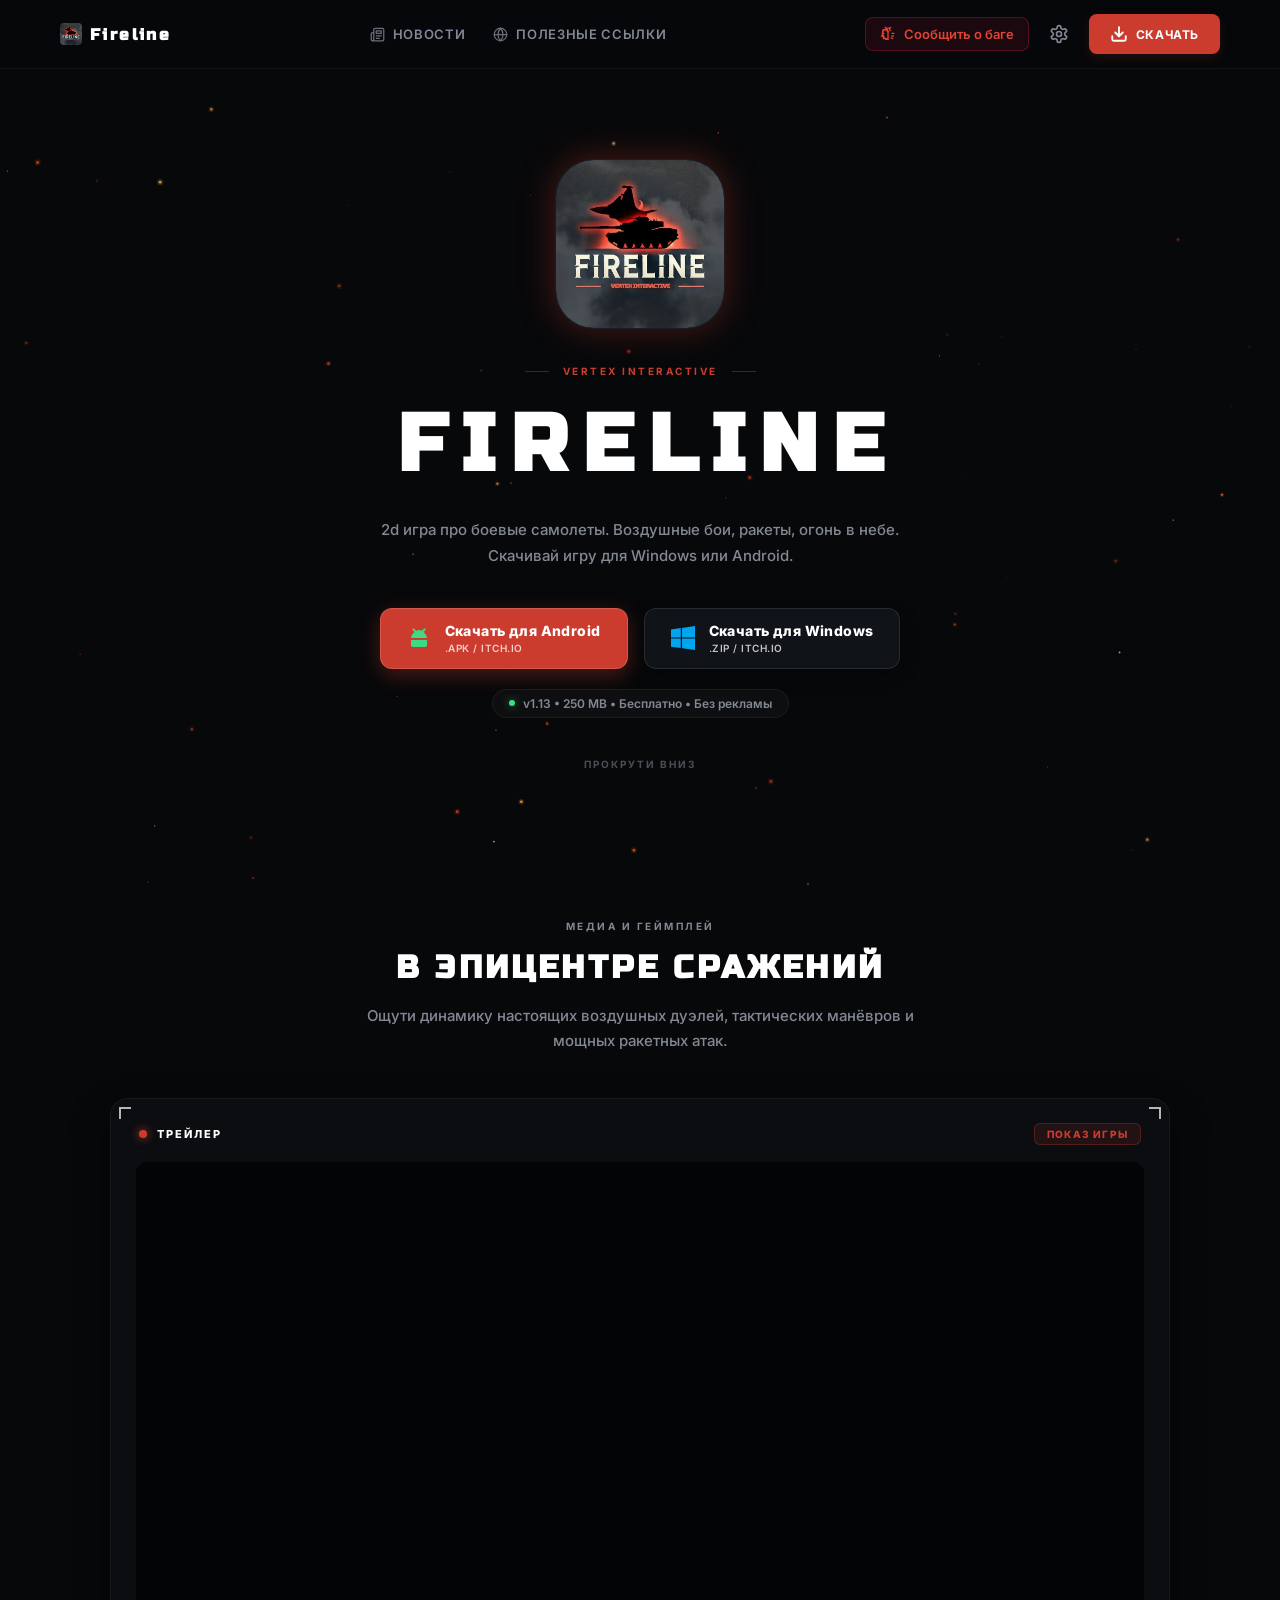
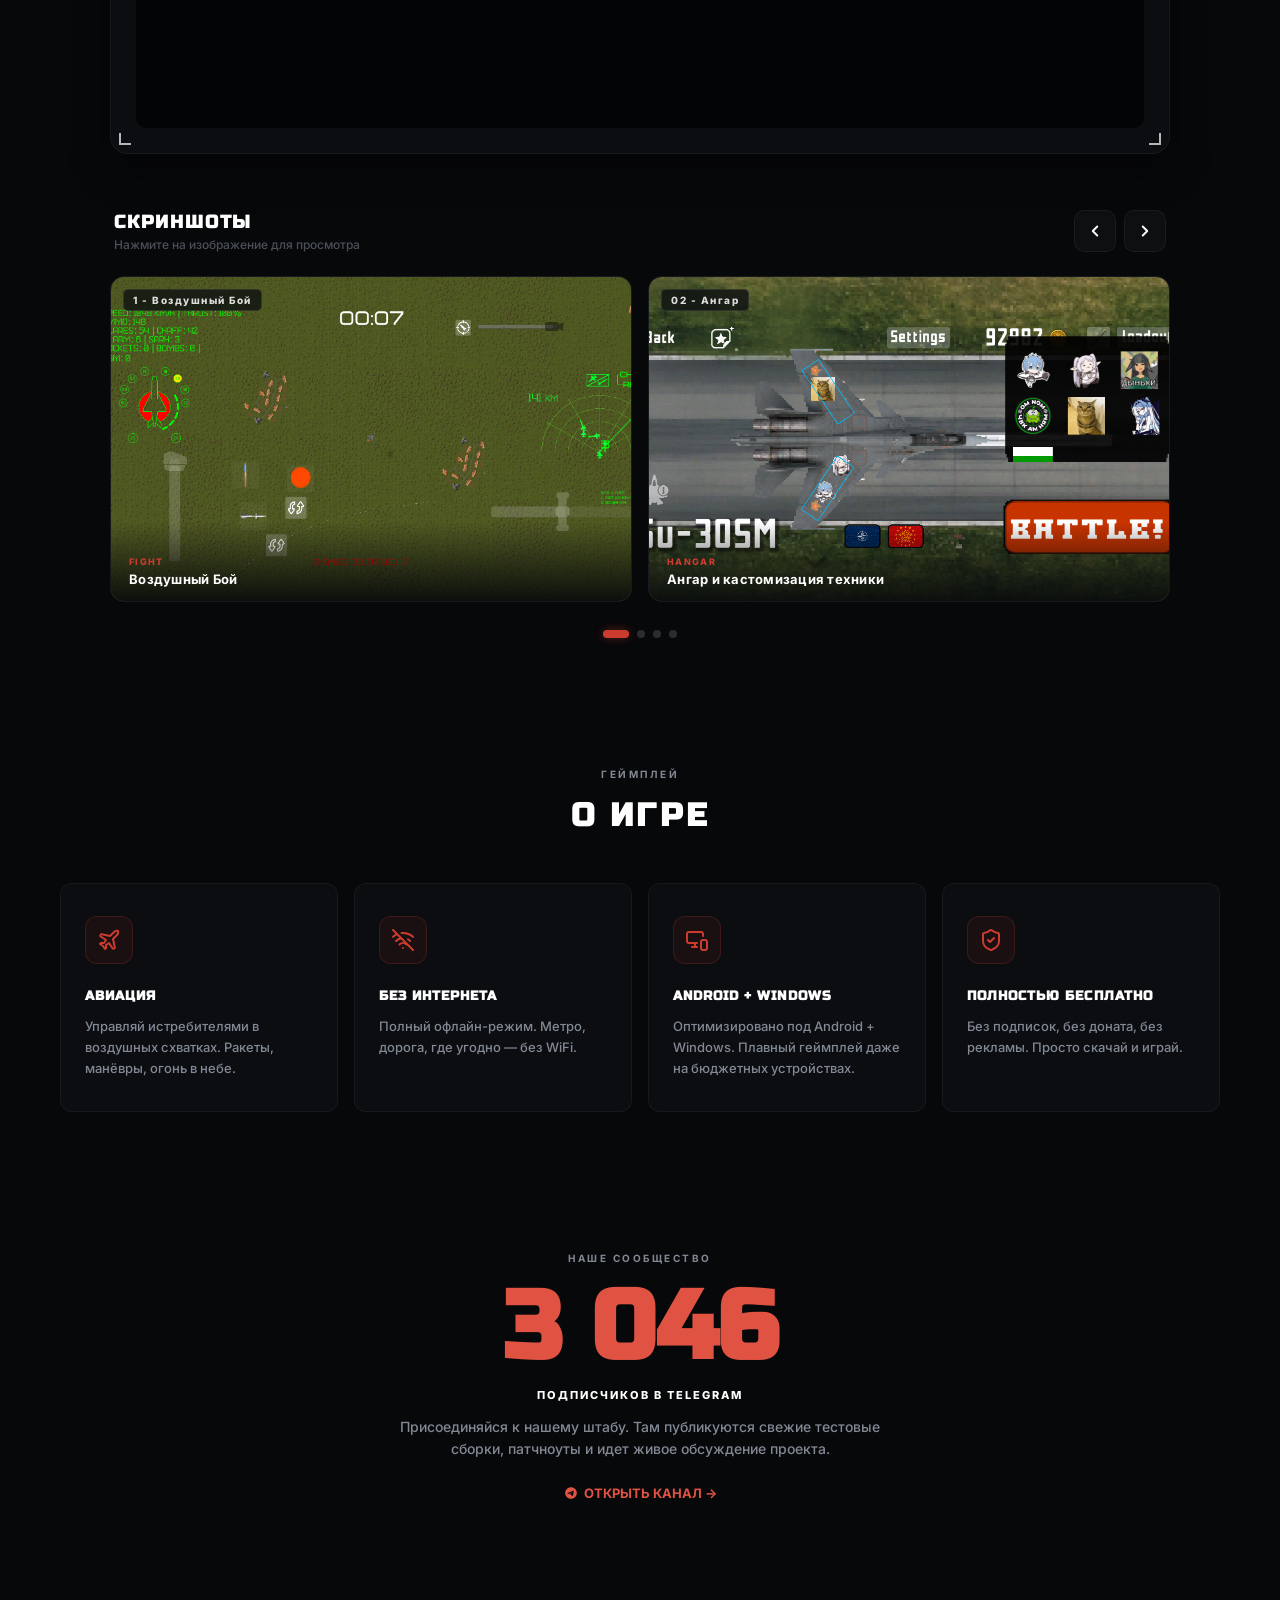
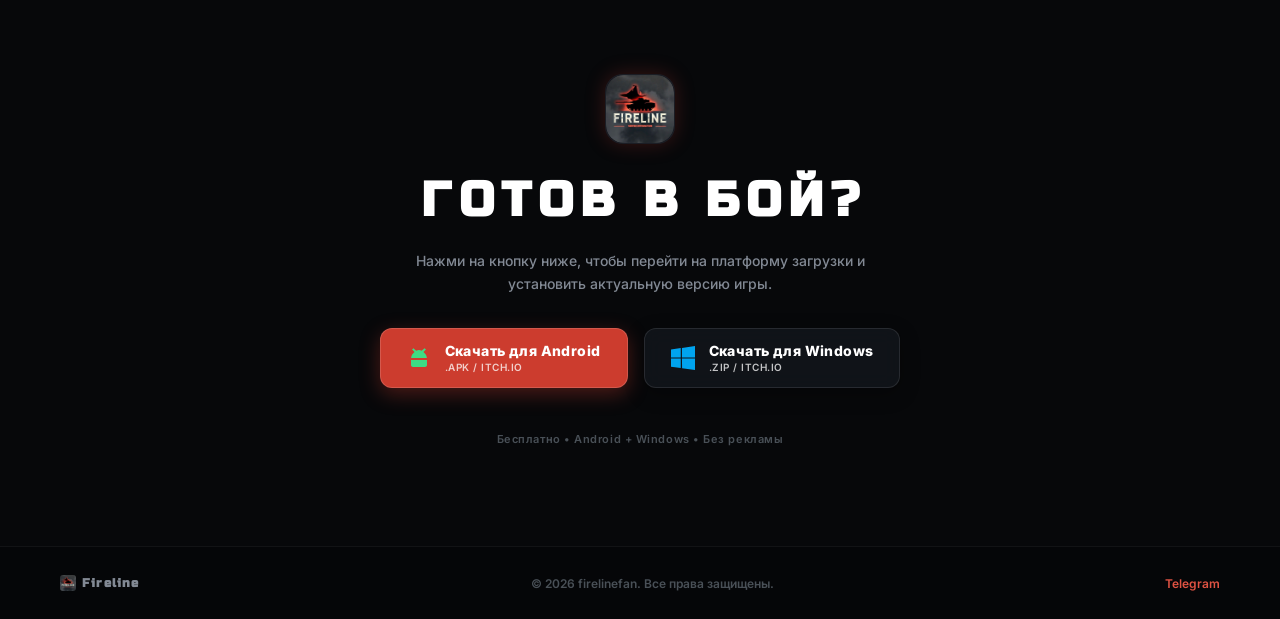
==== index.html @ 3f68d0d7 "main" ====
<!DOCTYPE html>
<html lang="ru">

<head>
    <meta charset="UTF-8">
    <meta name="viewport" content="width=device-width, initial-scale=1.0">
    <title>Fireline — Боевая 2D авиация</title>
    <meta name="description"
        content="Fireline — захватывающая 2D игра про боевые самолеты. Воздушные бои, ракеты, огонь в небе. Скачивай бесплатно для Windows и Android.">

    <script type="application/ld+json">
    {
        "@context": "https://schema.org",
        "@type": "VideoGame",
        "name": "Fireline",
        "url": "https://fireline.dev",
        "description": "Airplane strategy game for Android and Windows",
        "genre": "Strategy",
        "gamePlatform": ["Android", "Windows"]
    }
    </script>

    <meta property="og:title" content="Fireline — Боевая 2D авиация">
    <meta property="og:description"
        content="Воздушные бои, ракеты, огонь в небе. Играй бесплатно на Windows и Android.">
    <meta property="og:image" content="https://fireline.dev/fireline.avif">
    <meta property="og:url" content="https://fireline.dev">
    <meta property="og:type" content="website">
    <meta property="og:locale" content="ru_RU">
    <meta name="twitter:card" content="summary_large_image">
    <meta name="twitter:title" content="Fireline — Боевая 2D авиация">
    <meta name="twitter:description"
        content="Воздушные бои, ракеты, огонь в небе. Играй бесплатно на Windows и Android.">
    <meta name="twitter:image" content="https://fireline.dev/fireline.avif">

    <!-- Favicon -->
    <link rel="icon" type="image/x-icon" href="fireline.avif">
    <link rel="apple-touch-icon" href="fireline.avif">

    <link rel="preconnect" href="https://fonts.googleapis.com">
    <link rel="preconnect" href="https://fonts.gstatic.com" crossorigin>
    <link
        href="https://fonts.googleapis.com/css2?family=Inter:wght@400;500;600;700;800;900&family=Russo+One&display=swap"
        rel="stylesheet">
    <link rel="stylesheet" href="style.css">
</head>

<body class="theme-dark">
    <div class="bg-glow"></div>
    <canvas id="radar-particles"></canvas>

    <!-- Навигационная панель -->
    <header class="navbar">
        <div class="nav-container">
            <div class="logo">
                <img src="fireline.avif" alt="Fireline logo" class="logo-img"
                    onerror="this.src='data:image/svg+xml,%3Csvg%20xmlns%3D%22http%3A%2F%2Fwww.w3.org%2F2000%2Fsvg%22%20viewBox%3D%220%200%2024%2024%22%20fill%3D%22%23cc3c2e%22%3E%3Cpath%20d%3D%22M12%202L2%207l10%205%2010-5-10-5zM2%2017l10%205%2010-5M2%2012l10%205%2010-5%22%2F%3E%3C%2Fsvg%3E'">
                <span data-i18n="logo">Fireline</span>
            </div>

            <!-- Десктопное меню -->
            <nav class="nav-menu">

                <a href="news/" class="nav-item">
                    <svg class="icon-nav" viewBox="0 0 24 24" fill="none" stroke="currentColor" stroke-width="2"
                        stroke-linecap="round" stroke-linejoin="round">
                        <path
                            d="M4 22h16a2 2 0 0 0 2-2V4a2 2 0 0 0-2-2H8a2 2 0 0 0-2 2v16a2 2 0 0 1-2 2Zm0 0a2 2 0 0 1-2-2v-9c0-1.1.9-2 2-2h2" />
                        <path d="M18 14h-8" />
                        <path d="M15 18h-5" />
                        <path d="M10 6h8v4h-8V6Z" />
                    </svg>
                    <span data-i18n="nav-news">Новости</span>
                </a>
                <a href="links/" class="nav-item">
                    <svg class="icon-nav" viewBox="0 0 24 24" fill="none" stroke="currentColor" stroke-width="2"
                        stroke-linecap="round" stroke-linejoin="round">
                        <circle cx="12" cy="12" r="10"></circle>
                        <line x1="2" y1="12" x2="22" y2="12"></line>
                        <path
                            d="M12 2a15.3 15.3 0 0 1 4 10 15.3 15.3 0 0 1-4 10 15.3 15.3 0 0 1-4-10 15.3 15.3 0 0 1 4-10z">
                        </path>
                    </svg>
                    <span data-i18n="nav-links">Полезные ссылки</span>
                </a>
            </nav>

            <div class="nav-actions">
                <!-- Баг-репорт -->
                <a href="https://t.me/firesitesbugbot?start" target="_blank" rel="noopener noreferrer"
                    class="bug-report-btn" aria-label="Сообщить о баге">
                    <svg viewBox="0 0 24 24" fill="none" stroke="currentColor" stroke-width="2" stroke-linecap="round"
                        stroke-linejoin="round">
                        <path d="m8 2 1.88 1.88" />
                        <path d="M14.12 3.88 16 2" />
                        <path d="M9 7.13v-1a3 3 0 0 1 6 0v1" />
                        <path d="M12 20c-4.42 0-8-2.69-8-6V9a4 4 0 0 1 8 0v11Z" />
                        <path d="M12 9a4 4 0 0 0-8 0v5c0 3.31 3.58 6 8 6" />
                        <path d="M6 11H3" />
                        <path d="M6 15H2" />
                        <path d="M18 11h3" />
                        <path d="M18 15h2" />
                        <path d="m19 19-2-1.5" />
                        <path d="m5 19 2-1.5" />
                    </svg>
                    <span data-i18n="bug-report">Сообщить о баге</span>
                </a>

                <!-- Кнопка настроек (тема, язык) -->
                <button id="settings-toggle" class="settings-btn" aria-label="Настройки">
                    <svg viewBox="0 0 24 24" fill="none" stroke="currentColor" stroke-width="2" stroke-linecap="round"
                        stroke-linejoin="round">
                        <path
                            d="M12.22 2h-.44a2 2 0 0 0-2 2v.18a2 2 0 0 1-1 1.73l-.43.25a2 2 0 0 1-2 0l-.15-.08a2 2 0 0 0-2.73.73l-.22.38a2 2 0 0 0 .73 2.73l.15.1a2 2 0 0 1 1 1.72v.51a2 2 0 0 1-1 1.74l-.15.09a2 2 0 0 0-.73 2.73l.22.38a2 2 0 0 0 2.73.73l.15-.08a2 2 0 0 1 2 0l.43.25a2 2 0 0 1 1 1.73V20a2 2 0 0 0 2 2h.44a2 2 0 0 0 2-2v-.18a2 2 0 0 1 1-1.73l.43-.25a2 2 0 0 1 2 0l.15.08a2 2 0 0 0 2.73-.73l.22-.39a2 2 0 0 0-.73-2.73l-.15-.08a2 2 0 0 1-1-1.74v-.5a2 2 0 0 1 1-1.74l.15-.1a2 2 0 0 0 .73-2.73l-.22-.38a2 2 0 0 0-2.73-.73l-.15.08a2 2 0 0 1-2 0l-.43-.25a2 2 0 0 1-1-1.73V4a2 2 0 0 0-2-2z" />
                        <circle cx="12" cy="12" r="3" />
                    </svg>
                </button>

                <!-- Кнопка скачивания -->
                <a href="#download" class="btn btn-primary btn-nav download-btn">
                    <svg class="icon-download" viewBox="0 0 24 24" fill="none" stroke="currentColor" stroke-width="2.5"
                        stroke-linecap="round" stroke-linejoin="round">
                        <path d="M21 15v4a2 2 0 0 1-2 2H5a2 2 0 0 1-2-2v-4" />
                        <polyline points="7 10 12 15 17 10" />
                        <line x1="12" y1="15" x2="12" y2="3" />
                    </svg>
                    <span data-i18n="download-btn">СКАЧАТЬ</span>
                </a>

                <!-- МЕню -->
                <button class="hamburger" id="hamburger" aria-label="Меню">
                    <span></span><span></span><span></span>
                </button>
            </div>
        </div>
        <!-- Мобильное меню -->
        <div class="mobile-menu" id="mobile-menu">

            <a href="news/" class="mobile-nav-item">
                <svg class="icon-nav" viewBox="0 0 24 24" fill="none" stroke="currentColor" stroke-width="2">
                    <path
                        d="M4 22h16a2 2 0 0 0 2-2V4a2 2 0 0 0-2-2H8a2 2 0 0 0-2 2v16a2 2 0 0 1-2 2Zm0 0a2 2 0 0 1-2-2v-9c0-1.1.9-2 2-2h2" />
                    <path d="M18 14h-8" />
                    <path d="M15 18h-5" />
                    <path d="M10 6h8v4h-8V6Z" />
                </svg>
                <span data-i18n="nav-news">Новости</span>
            </a>
            <a href="links/" class="mobile-nav-item">
                <svg class="icon-nav" viewBox="0 0 24 24" fill="none" stroke="currentColor" stroke-width="2">
                    <circle cx="12" cy="12" r="10" />
                    <line x1="2" y1="12" x2="22" y2="12" />
                    <path
                        d="M12 2a15.3 15.3 0 0 1 4 10 15.3 15.3 0 0 1-4 10 15.3 15.3 0 0 1-4-10 15.3 15.3 0 0 1 4-10z" />
                </svg>
                <span data-i18n="nav-links">Полезные ссылки</span>
            </a>
            <a href="#download" class="mobile-nav-item btn-mobile-download">
                <svg class="icon-download" viewBox="0 0 24 24" fill="none" stroke="currentColor" stroke-width="2.5">
                    <path d="M21 15v4a2 2 0 0 1-2 2H5a2 2 0 0 1-2-2v-4" />
                    <polyline points="7 10 12 15 17 10" />
                    <line x1="12" y1="15" x2="12" y2="3" />
                </svg>
                <span data-i18n="download-btn">СКАЧАТЬ</span>
            </a>
        </div>
    </header>

    <main class="wrapper">
        <!-- Hero -->
        <section class="hero">
            <div class="app-icon-wrapper">
                <img src="fireline.avif" alt="Fireline game icon" class="main-app-icon">
            </div>
            <div class="hero-badge-line">
                <span class="badge-line"></span>
                <span class="hero-badge" data-i18n="vertex">VERTEX INTERACTIVE</span>
                <span class="badge-line"></span>
            </div>
            <h1 class="hero-title">Fireline</h1>
            <p class="hero-subtitle" data-i18n="hero-subtitle">2d игра про боевые самолеты. Воздушные бои, ракеты, огонь
                в небе. Скачивай игру для Windows или Android.</p>
            <div class="hero-actions">
                <a href="https://fireline-vertex.itch.io/fireline" target="_blank" rel="noopener noreferrer"
                    class="btn btn-hero-cta btn-hero-android">
                    <svg class="icon-platform icon-android" viewBox="0 0 24 24" fill="currentColor">
                        <path
                            d="M17.52 2.14l1.41 1.41-2.51 2.51c1.88 1.34 3.19 3.42 3.51 5.84H4.07c.32-2.42 1.63-4.5 3.51-5.84L5.07 3.55l1.41-1.41 2.65 2.65C10.22 4.29 11.1 4.1 12 4.1s1.78.19 2.65.69l2.87-2.65zM7 11c-.55 0-1-.45-1-1s.45-1 1-1 1 .45 1 1-.45 1-1 1zm10 0c-.55 0-1-.45-1-1s.45-1 1-1 1 .45 1 1-.45 1-1 1zM4 14h16v5c0 1.1-.9 2-2 2H6c-1.1 0-2-.9-2-2v-5z" />
                    </svg>
                    <div class="btn-hero-text">
                        <span class="btn-hero-main-label" data-i18n="hero-download-android">Скачать для Android</span>
                        <span class="btn-hero-sub-label">.apk / itch.io</span>
                    </div>
                </a>

                <a href="https://fireline-vertex.itch.io/fireline" target="_blank" rel="noopener noreferrer"
                    class="btn btn-hero-cta btn-hero-windows">
                    <svg class="icon-platform icon-windows" viewBox="0 0 24 24" fill="currentColor">
                        <path
                            d="M0 3.449L9.75 2.1v9.451H0m10.949-9.602L24 0v11.4H10.949M0 12.6h9.75v9.451L0 20.699M10.949 12.6H24V24l-12.901-1.8" />
                    </svg>
                    <div class="btn-hero-text">
                        <span class="btn-hero-main-label" data-i18n="hero-download-windows">Скачать для Windows</span>
                        <span class="btn-hero-sub-label">.zip / itch.io</span>
                    </div>
                </a>
            </div>

            <!-- Подпись с версией и размером -->
            <div class="hero-meta-badge">
                <span class="hero-meta-dot"></span>
                <span class="hero-meta-text" data-i18n="hero-version-info">v1.13 • 250 MB • Бесплатно • Без
                    рекламы</span>
            </div>

            <div class="scroll-hint" data-i18n="scroll-hint">ПРОКРУТИ ВНИЗ</div>
        </section>

        <!-- Showcase (Трейлер и скриншоты) -->
        <section class="showcase" id="showcase">
            <div class="section-tag-centered" data-i18n="showcase-tag">Геймплей</div>
            <h2 class="section-main-title" data-i18n="showcase-title">Эпичные сражения</h2>
            <p class="showcase-subtitle" data-i18n="showcase-subtitle">Ощути динамику настоящих воздушных дуэлей,
                тактических манёвров и мощных ракетных атак.</p>

            <div class="showcase-layout">
                <!-- Трейлер / Видео геймплея -->
                <div class="showcase-video-card">
                    <div class="hud-corner hud-tl"></div>
                    <div class="hud-corner hud-tr"></div>
                    <div class="hud-corner hud-bl"></div>
                    <div class="hud-corner hud-br"></div>
                    <div class="showcase-video-header">
                        <div class="video-status">
                            <span class="live-dot"></span>
                            <span data-i18n="showcase-video-title">Трейлер</span>
                        </div>
                        <div class="video-badge" data-i18n="showcase-video-badge">Game previev</div>
                    </div>
                    <div class="video-container">
                        <iframe id="gameplay-video" class="gameplay-video"
                            src="https://www.youtube-nocookie.com/embed/EQQZCnR4nm4?rel=0"
                            title="Fireline — Official Trailer"
                            allow="accelerometer; autoplay; clipboard-write; encrypted-media; gyroscope; picture-in-picture; web-share"
                            referrerpolicy="strict-origin-when-cross-origin" allowfullscreen></iframe>
                    </div>
                </div>

                <!-- Карусель скриншотов -->
                <div class="showcase-carousel-wrapper">
                    <div class="carousel-header">
                        <div class="carousel-title-group">
                            <h3 class="carousel-title" data-i18n="showcase-screenshots-title">Скриншоты</h3>
                            <span class="carousel-hint" data-i18n="carousel-hint">Нажмите на изображение для
                                увеличения</span>
                        </div>
                        <div class="carousel-controls">
                            <button class="carousel-btn carousel-prev" id="carousel-prev"
                                aria-label="Предыдущий скриншот">
                                <svg viewBox="0 0 24 24" fill="none" stroke="currentColor" stroke-width="2.5"
                                    stroke-linecap="round" stroke-linejoin="round">
                                    <polyline points="15 18 9 12 15 6"></polyline>
                                </svg>
                            </button>
                            <button class="carousel-btn carousel-next" id="carousel-next"
                                aria-label="Следующий скриншот">
                                <svg viewBox="0 0 24 24" fill="none" stroke="currentColor" stroke-width="2.5"
                                    stroke-linecap="round" stroke-linejoin="round">
                                    <polyline points="9 18 15 12 9 6"></polyline>
                                </svg>
                            </button>
                        </div>
                    </div>

                    <div class="carousel-container" id="screenshot-carousel">
                        <div class="carousel-track" id="carousel-track">
                            <!-- Слайд 1 -->
                            <div class="carousel-slide" data-index="0" data-caption-key="screenshot-1-caption">
                                <div class="slide-card">
                                    <div class="slide-hud-marker">1 - Воздушный Бой</div>
                                    <img src="screenshot-1.png" alt="Воздушный Бой" class="slide-img" loading="lazy">
                                    <div class="slide-placeholder">
                                        <svg viewBox="0 0 24 24" fill="none" stroke="currentColor" stroke-width="1.5">
                                            <path d="M12 2L2 7l10 5 10-5-10-5zM2 17l10 5 10-5M2 12l10 5 10-5" />
                                        </svg>
                                        <span data-i18n="screenshot-1-caption">Воздушный Бой</span>
                                    </div>
                                    <div class="slide-overlay">
                                        <div class="slide-badge">Fight</div>
                                        <div class="slide-caption" data-i18n="screenshot-1-caption">Воздушный Бой
                                        </div>
                                    </div>
                                    <div class="slide-zoom-icon">
                                        <svg viewBox="0 0 24 24" fill="none" stroke="currentColor" stroke-width="2">
                                            <circle cx="11" cy="11" r="8"></circle>
                                            <line x1="21" y1="21" x2="16.65" y2="16.65"></line>
                                            <line x1="11" y1="8" x2="11" y2="14"></line>
                                            <line x1="8" y1="11" x2="14" y2="11"></line>
                                        </svg>
                                    </div>
                                </div>
                            </div>

                            <!-- Слайд 2 -->
                            <div class="carousel-slide" data-index="1" data-caption-key="screenshot-2-caption">
                                <div class="slide-card">
                                    <div class="slide-hud-marker">02 - Ангар</div>
                                    <img src="screenshot-2.png" alt="Ангар и кастомизация техники" class="slide-img"
                                        loading="lazy">
                                    <div class="slide-placeholder">
                                        <svg viewBox="0 0 24 24" fill="none" stroke="currentColor" stroke-width="1.5">
                                            <rect x="3" y="3" width="18" height="18" rx="2" />
                                            <path d="m9 9 6 6m0-6-6 6" />
                                        </svg>
                                        <span data-i18n="screenshot-2-caption">Ангар и кастомизация техники</span>
                                    </div>
                                    <div class="slide-overlay">
                                        <div class="slide-badge">Hangar</div>
                                        <div class="slide-caption" data-i18n="screenshot-2-caption">Ангар и кастомизация
                                            техники</div>
                                    </div>
                                    <div class="slide-zoom-icon">
                                        <svg viewBox="0 0 24 24" fill="none" stroke="currentColor" stroke-width="2">
                                            <circle cx="11" cy="11" r="8"></circle>
                                            <line x1="21" y1="21" x2="16.65" y2="16.65"></line>
                                            <line x1="11" y1="8" x2="11" y2="14"></line>
                                            <line x1="8" y1="11" x2="14" y2="11"></line>
                                        </svg>
                                    </div>
                                </div>
                            </div>

                            <!-- Слайд 3 -->
                            <div class="carousel-slide" data-index="2" data-caption-key="screenshot-3-caption">
                                <div class="slide-card">
                                    <div class="slide-hud-marker">03 - Мультиплеер</div>
                                    <img src="screenshot-3.png" alt="Мультиплеер" class="slide-img" loading="lazy">
                                    <div class="slide-placeholder">
                                        <svg viewBox="0 0 24 24" fill="none" stroke="currentColor" stroke-width="1.5">
                                            <polygon
                                                points="12 2 15.09 8.26 22 9.27 17 14.14 18.18 21.02 12 17.77 5.82 21.02 7 14.14 2 9.27 8.91 8.26 12 2">
                                            </polygon>
                                        </svg>
                                        <span data-i18n="screenshot-3-caption">Мультиплеер</span>
                                    </div>
                                    <div class="slide-overlay">
                                        <div class="slide-badge">multiplayer</div>
                                        <div class="slide-caption" data-i18n="screenshot-3-caption">Мультиплеер</div>
                                    </div>
                                    <div class="slide-zoom-icon">
                                        <svg viewBox="0 0 24 24" fill="none" stroke="currentColor" stroke-width="2">
                                            <circle cx="11" cy="11" r="8"></circle>
                                            <line x1="21" y1="21" x2="16.65" y2="16.65"></line>
                                            <line x1="11" y1="8" x2="11" y2="14"></line>
                                            <line x1="8" y1="11" x2="14" y2="11"></line>
                                        </svg>
                                    </div>
                                </div>
                            </div>

                            <!-- Слайд 4 -->
                            <div class="carousel-slide" data-index="3" data-caption-key="screenshot-4-caption">
                                <div class="slide-card">
                                    <div class="slide-hud-marker">04 - Бой против ЗРК</div>
                                    <img src="screenshot-4.png" alt="Бой против ЗРК" class="slide-img" loading="lazy">
                                    <div class="slide-placeholder">
                                        <svg viewBox="0 0 24 24" fill="none" stroke="currentColor" stroke-width="1.5">
                                            <circle cx="12" cy="12" r="10"></circle>
                                            <line x1="2" y1="12" x2="22" y2="12"></line>
                                            <path
                                                d="M12 2a15.3 15.3 0 0 1 4 10 15.3 15.3 0 0 1-4 10 15.3 15.3 0 0 1-4-10 15.3 15.3 0 0 1 4-10z">
                                            </path>
                                        </svg>
                                        <span data-i18n="screenshot-4-caption">Бой против ЗРК</span>
                                    </div>
                                    <div class="slide-overlay">
                                        <div class="slide-badge">Battle vs SAM</div>
                                        <div class="slide-caption" data-i18n="screenshot-4-caption">Бой против ЗРК</div>
                                    </div>
                                    <div class="slide-zoom-icon">
                                        <svg viewBox="0 0 24 24" fill="none" stroke="currentColor" stroke-width="2">
                                            <circle cx="11" cy="11" r="8"></circle>
                                            <line x1="21" y1="21" x2="16.65" y2="16.65"></line>
                                            <line x1="11" y1="8" x2="11" y2="14"></line>
                                            <line x1="8" y1="11" x2="14" y2="11"></line>
                                        </svg>
                                    </div>
                                </div>
                            </div>
                        </div>
                    </div>

                    <!-- Индикаторы (dots) -->
                    <div class="carousel-dots" id="carousel-dots">
                        <button class="dot active" data-index="0" aria-label="Скриншот 1"></button>
                        <button class="dot" data-index="1" aria-label="Скриншот 2"></button>
                        <button class="dot" data-index="2" aria-label="Скриншот 3"></button>
                        <button class="dot" data-index="3" aria-label="Скриншот 4"></button>
                    </div>
                </div>
            </div>
        </section>

        <!-- Модальное окно просмотра скриншотов (Lightbox) -->
        <div id="lightbox-modal" class="lightbox-overlay" aria-hidden="true">
            <div class="lightbox-container">
                <button id="lightbox-close" class="lightbox-close-btn" aria-label="Закрыть">&times;</button>
                <div class="lightbox-media-wrapper">
                    <img id="lightbox-img" src="" alt="" class="lightbox-img">
                    <div id="lightbox-placeholder" class="lightbox-placeholder" style="display: none;">
                        <svg viewBox="0 0 24 24" fill="none" stroke="currentColor" stroke-width="1.5">
                            <path d="M12 2L2 7l10 5 10-5-10-5zM2 17l10 5 10-5M2 12l10 5 10-5" />
                        </svg>
                    </div>
                </div>
                <div class="lightbox-footer">
                    <div class="lightbox-caption" id="lightbox-caption"></div>
                    <div class="lightbox-counter" id="lightbox-counter">1 / 4</div>
                </div>
                <button id="lightbox-prev" class="lightbox-nav-btn lightbox-nav-prev" aria-label="Предыдущий">
                    <svg viewBox="0 0 24 24" fill="none" stroke="currentColor" stroke-width="2.5" stroke-linecap="round"
                        stroke-linejoin="round">
                        <polyline points="15 18 9 12 15 6"></polyline>
                    </svg>
                </button>
                <button id="lightbox-next" class="lightbox-nav-btn lightbox-nav-next" aria-label="Следующий">
                    <svg viewBox="0 0 24 24" fill="none" stroke="currentColor" stroke-width="2.5" stroke-linecap="round"
                        stroke-linejoin="round">
                        <polyline points="9 18 15 12 9 6"></polyline>
                    </svg>
                </button>
            </div>
        </div>

        <!-- Геймплей (Features) -->
        <section class="features">
            <div class="section-tag-centered" data-i18n="gameplay-tag">ГЕЙМПЛЕЙ</div>
            <h2 class="section-main-title" data-i18n="about-game">О ИГРЕ</h2>
            <div class="features-grid">
                <div class="card">
                    <div class="card-icon-wrapper">
                        <svg viewBox="0 0 24 24" fill="none" stroke="currentColor" stroke-width="2"
                            stroke-linecap="round" stroke-linejoin="round">
                            <path
                                d="M17.8 19.2 16 11l3.5-3.5C21 6 21.5 4 21 3c-1-.5-3 0-4.5 1.5L13 8 4.8 6.2c-.5-.1-.9.1-1.1.5l-.3.5c-.2.5-.1 1 .3 1.3L9 12l-2 3H4l-1 1 3 2 2 3 1-1v-3l3-2 3.5 5.3c.3.4.8.5 1.3.3l.5-.2c.4-.3.6-.7.5-1.2z" />
                        </svg>
                    </div>
                    <h3 data-i18n="feature-1-title">АВИАЦИЯ</h3>
                    <p data-i18n="feature-1-desc">Управляй истребителями в воздушных схватках. Ракеты, манёвры, огонь в
                        небе.</p>
                </div>
                <div class="card">
                    <div class="card-icon-wrapper">
                        <svg viewBox="0 0 24 24" fill="none" stroke="currentColor" stroke-width="2"
                            stroke-linecap="round" stroke-linejoin="round">
                            <line x1="2" y1="2" x2="22" y2="22" />
                            <path d="M8.5 16.5a5 5 0 0 1 7 0" />
                            <path d="M2 8.82a15 15 0 0 1 4.17-2.65" />
                            <path d="M10.66 5c4.01-.36 8.14.9 11.34 3.82" />
                            <path d="M16.85 11.25a10 10 0 0 1 2.22 1.68" />
                            <path d="M5 13a10 10 0 0 1 5.24-2.76" />
                            <line x1="12" y1="20" x2="12.01" y2="20" />
                        </svg>
                    </div>
                    <h3 data-i18n="feature-2-title">БЕЗ ИНТЕРНЕТА</h3>
                    <p data-i18n="feature-2-desc">Полный офлайн-режим. Метро, дорога, где угодно — без WiFi.</p>
                </div>
                <div class="card">
                    <div class="card-icon-wrapper">
                        <svg viewBox="0 0 24 24" fill="none" stroke="currentColor" stroke-width="2"
                            stroke-linecap="round" stroke-linejoin="round">
                            <path d="M18 8V6a2 2 0 0 0-2-2H4a2 2 0 0 0-2 2v7a2 2 0 0 0 2 2h8" />
                            <path d="M10 19v-3.96 3.15" />
                            <path d="M7 19h5" />
                            <rect width="6" height="10" x="16" y="12" rx="2" />
                        </svg>
                    </div>
                    <h3 data-i18n="feature-3-title">Android + Windows</h3>
                    <p data-i18n="feature-3-desc">Оптимизировано под Android + Windows. Плавный геймплей даже на
                        бюджетных устройствах.</p>
                </div>
                <div class="card">
                    <div class="card-icon-wrapper">
                        <svg viewBox="0 0 24 24" fill="none" stroke="currentColor" stroke-width="2"
                            stroke-linecap="round" stroke-linejoin="round">
                            <path
                                d="M20 13c0 5-3.5 7.5-7.66 8.95a1 1 0 0 1-.67-.01C7.5 20.5 4 18 4 13V6a1 1 0 0 1 1-1c2 0 4.5-1.2 6.24-2.72a1.17 1.17 0 0 1 1.52 0C14.51 3.81 17 5 19 5a1 1 0 0 1 1 1z" />
                            <path d="m9 12 2 2 4-4" />
                        </svg>
                    </div>
                    <h3 data-i18n="feature-4-title">ПОЛНОСТЬЮ БЕСПЛАТНО</h3>
                    <p data-i18n="feature-4-desc">Без подписок, без доната, без рекламы. Просто скачай и играй.</p>
                </div>
            </div>
        </section>

        <!-- Сообщество (Social Proof) -->
        <section class="community">
            <div class="section-tag-centered" data-i18n="community-tag">НАШЕ СООБЩЕСТВО</div>
            <div class="counter-container">
                <span id="sub-counter" class="counter-number">5 322</span>
                <span class="counter-label" data-i18n="subscribers-label">ПОДПИСЧИКОВ В TELEGRAM</span>
            </div>
            <p class="community-subtitle" data-i18n="community-subtitle">Присоединяйся к нашему штабу. Там публикуются
                свежие тестовые сборки, патчноуты и идет живое обсуждение проекта.</p>
            <div class="community-action-wrapper">
                <a href="https://t.me/fireline_2d" target="_blank" rel="noopener noreferrer" class="btn-link-tg">
                    <svg class="icon-tg-inline" viewBox="0 0 24 24" fill="currentColor">
                        <path
                            d="M12 2C6.48 2 2 6.48 2 12s4.48 10 10 10 10-4.48 10-10S17.52 2 12 2zm4.64 6.8c-.15 1.58-.8 5.42-1.13 7.19-.14.75-.42 1-.68 1.03-.58.05-1.02-.38-1.58-.75-.88-.58-1.38-.94-2.23-1.5-.99-.65-.35-1.01.22-1.59.15-.15 2.71-2.48 2.76-2.69a.2.2 0 0 0-.05-.18c-.06-.05-.14-.03-.21-.02-.09.02-1.49.95-4.22 2.79-.4.27-.76.41-1.08.4-.36-.01-1.04-.2-1.55-.37-.63-.2-1.12-.31-1.08-.66.02-.18.27-.36.74-.55 2.92-1.27 4.86-2.11 5.83-2.51 2.78-1.16 3.35-1.36 3.73-1.36.08 0 .27.02.39.12.1.08.13.19.14.27-.01.06.01.24 0 .38z" />
                    </svg>
                    <span data-i18n="open-channel">ОТКРЫТЬ КАНАЛ →</span>
                </a>
            </div>
        </section>

        <!-- Финальный блок CTA -->
        <section class="cta-block" id="download">
            <div class="app-icon-wrapper-mini"><img src="fireline.avif" alt="" class="main-app-icon-mini">
            </div>
            <h2 class="cta-title" data-i18n="cta-title">ГОТОВ В БОЙ?</h2>
            <p class="cta-desc" data-i18n="cta-desc">Нажми на кнопку ниже, чтобы перейти на платформу загрузки и
                установить актуальную версию игры.</p>
            <div class="hero-actions">
                <a href="https://fireline-vertex.itch.io/fireline" target="_blank" rel="noopener noreferrer"
                    class="btn btn-hero-cta btn-hero-android">
                    <svg class="icon-platform icon-android" viewBox="0 0 24 24" fill="currentColor">
                        <path
                            d="M17.52 2.14l1.41 1.41-2.51 2.51c1.88 1.34 3.19 3.42 3.51 5.84H4.07c.32-2.42 1.63-4.5 3.51-5.84L5.07 3.55l1.41-1.41 2.65 2.65C10.22 4.29 11.1 4.1 12 4.1s1.78.19 2.65.69l2.87-2.65zM7 11c-.55 0-1-.45-1-1s.45-1 1-1 1 .45 1 1-.45 1-1 1zm10 0c-.55 0-1-.45-1-1s.45-1 1-1 1 .45 1 1-.45 1-1 1zM4 14h16v5c0 1.1-.9 2-2 2H6c-1.1 0-2-.9-2-2v-5z" />
                    </svg>
                    <div class="btn-hero-text">
                        <span class="btn-hero-main-label" data-i18n="hero-download-android">Скачать для Android</span>
                        <span class="btn-hero-sub-label">.apk / itch.io</span>
                    </div>
                </a>

                <a href="https://fireline-vertex.itch.io/fireline" target="_blank" rel="noopener noreferrer"
                    class="btn btn-hero-cta btn-hero-windows">
                    <svg class="icon-platform icon-windows" viewBox="0 0 24 24" fill="currentColor">
                        <path
                            d="M0 3.449L9.75 2.1v9.451H0m10.949-9.602L24 0v11.4H10.949M0 12.6h9.75v9.451L0 20.699M10.949 12.6H24V24l-12.901-1.8" />
                    </svg>
                    <div class="btn-hero-text">
                        <span class="btn-hero-main-label" data-i18n="hero-download-windows">Скачать для Windows</span>
                        <span class="btn-hero-sub-label">.zip / itch.io</span>
                    </div>
                </a>
            </div>
            <div class="cta-footer-notes" data-i18n="cta-notes">Бесплатно • Android + Windows • Без рекламы</div>
        </section>
    </main>

    <footer class="footer">
        <div class="footer-container">
            <div class="footer-logo"><img src="fireline.avif" alt="" class="logo-img-mini"
                    onerror="this.style.display='none'"><span>Fireline</span></div>
            <p data-i18n="footer">© 2026 firelinefan. Все права защищены.</p>
            <a href="https://t.me/fireline_2d" target="_blank" rel="noopener noreferrer"
                class="footer-link">Telegram</a>
        </div>
    </footer>

    <!-- Модальное окно настроек -->
    <div id="settings-modal" class="modal-overlay">
        <div class="modal-container">
            <div class="modal-header">
                <h2 data-i18n="settings-title">Настройки интерфейса</h2>
                <button id="modal-close" class="modal-close-btn">&times;</button>
            </div>
            <div class="modal-body">
                <div class="settings-section">
                    <h3 data-i18n="theme-title">Цветовая схема</h3>
                    <div class="theme-selector">
                        <button class="theme-opt" data-theme="dark" data-i18n="theme-dark">Тёмная</button>
                        <button class="theme-opt" data-theme="black" data-i18n="theme-black">Чёрная</button>
                        <button class="theme-opt" data-theme="light" data-i18n="theme-light">Светлая</button>
                    </div>
                </div>
                <div class="settings-section">
                    <h3 data-i18n="lang-title">Язык интерфейса</h3>
                    <div class="lang-selector">
                        <button class="lang-opt" data-lang="ru">Русский</button>
                        <button class="lang-opt" data-lang="ua">Українська</button>
                        <button class="lang-opt" data-lang="en">English</button>
                    </div>
                </div>
            </div>
        </div>
    </div>

    <script src="script.js"></script>
</body>

</html>
---- style.css ----
:root {
    --bg-dark: #07080a;
    --card-bg: rgba(15, 18, 22, 0.65);
    --accent-red: #cc3c2e;
    --accent-red-hover: #e04435;
    --accent-glow: rgba(204, 60, 46, 0.4);
    --text-light: #ffffff;
    --text-gray: #828994;
    --text-muted: #495057;
    --border-color: rgba(255, 255, 255, 0.05);
    --font-main: 'Inter', -apple-system, BlinkMacSystemFont, "Segoe UI", Roboto, sans-serif;
    --font-heading: 'Russo One', 'Inter', sans-serif;

    /* для модалки */
    --modal-bg: rgba(15, 19, 28, 0.98);
}

/* Темы */
body.theme-black {
    --bg-dark: #000000;
    --card-bg: #0b0d13;
    --text-light: #ffffff;
    --text-gray: #9ca3af;
    --border-color: rgba(255, 255, 255, 0.02);
    --modal-bg: #000000;
}

body.theme-light {
    --bg-dark: #f1f5f9;
    --card-bg: #ffffff;
    --text-light: #0f172a;
    --text-gray: #334155;
    --text-muted: #64748b;
    --border-color: rgba(0, 0, 0, 0.05);
    --modal-bg: #ffffff;
}

body.theme-light .navbar,
body.theme-light .footer {
    background: rgba(255, 255, 255, 0.9);
    border-bottom-color: rgba(0, 0, 0, 0.05);
}

body.theme-light .card {
    background: #ffffff;
    border-color: #e2e8f0;
}

body.theme-light .hero-badge,
body.theme-light .counter-number,
body.theme-light .btn-link-tg {
    color: var(--accent-red);
}

body.theme-light .btn-primary {
    background-color: var(--accent-red);
    color: white;
}

body.theme-light .btn-hero-windows {
    background: #ffffff;
    color: #0f172a;
    border-color: #cbd5e1;
    box-shadow: 0 4px 12px rgba(0, 0, 0, 0.06);
}

body.theme-light .btn-hero-windows:hover {
    background: #f8fafc;
    border-color: var(--accent-red);
}

body.theme-light .hero-meta-badge {
    background: #ffffff;
    border-color: #cbd5e1;
    color: #1e293b;
    box-shadow: 0 2px 8px rgba(0, 0, 0, 0.05);
}

body.theme-light .hero-meta-dot {
    background: #16a34a;
    box-shadow: 0 0 6px rgba(22, 163, 74, 0.4);
}

body.theme-light .section-tag-centered {
    color: #475569;
}

body.theme-light .logo,
body.theme-light .footer-logo {
    color: #0f172a;
}

body.theme-light .nav-item {
    color: #475569;
}

body.theme-light .nav-item:hover {
    color: #0f172a;
}

body.theme-light .bug-report-btn {
    background: rgba(204, 60, 46, 0.08);
    border-color: rgba(204, 60, 46, 0.25);
    color: var(--accent-red);
}

body.theme-light .bug-report-btn:hover {
    background: var(--accent-red);
    color: #ffffff;
}

body.theme-light .scroll-hint {
    color: #64748b;
}

body.theme-light .card h3 {
    color: #0f172a;
}

body.theme-light .card p {
    color: #334155;
}

body.theme-light .counter-label {
    color: #0f172a;
}

body.theme-light .community-subtitle,
body.theme-light .hero-subtitle,
body.theme-light .showcase-subtitle,
body.theme-light .cta-desc {
    color: #334155;
}

body.theme-light .cta-footer-notes {
    color: #64748b;
}

body.theme-light .showcase-video-card,
body.theme-light .slide-card {
    background: #ffffff;
    border-color: #e2e8f0;
}

body.theme-light .showcase-video-card:hover,
body.theme-light .slide-card:hover {
    box-shadow: 0 12px 30px rgba(0, 0, 0, 0.08);
}

body.theme-light .carousel-btn {
    background: #ffffff;
    border-color: #e2e8f0;
    color: #0f172a;
}

body.theme-light .carousel-btn:hover {
    background: var(--accent-red);
    color: #ffffff;
}

body.theme-light .dot {
    background: #cbd5e1;
}

body.theme-light .dot.active {
    background: var(--accent-red);
}

body.theme-light .lightbox-container {
    background: #ffffff;
    border-color: #e2e8f0;
}

body.theme-light .lightbox-footer {
    background: #f8fafc;
    border-top-color: #e2e8f0;
}

body.theme-light .lightbox-caption {
    color: #0f172a;
}

body.theme-light .carousel-title {
    color: #0f172a;
}

* {
    box-sizing: border-box;
    margin: 0;
    padding: 0;
}

html {
    scroll-behavior: smooth;
    background-color: var(--bg-dark);
}

body {
    background-color: var(--bg-dark);
    color: var(--text-light);
    font-family: var(--font-main);
    overflow-x: hidden;
    position: relative;
    -webkit-font-smoothing: antialiased;
}

h1, h2, h3, h4, h5, h6,
.hero-title,
.section-main-title,
.cta-title,
.carousel-title,
.video-fallback-title,
.counter-number,
.logo,
.footer-logo,
.modal-header h2,
.settings-section h3,
.card h3 {
    font-family: var(--font-heading);
}

.bg-glow {
    position: fixed;
    top: 30%;
    left: 50%;
    transform: translate(-50%, -50%);
    width: 80vw;
    height: 80vw;
    background: radial-gradient(circle, rgba(204, 60, 46, 0.06) 0%, rgba(7, 8, 10, 0) 65%);
    z-index: -2;
    pointer-events: none;
}

#radar-particles {
    position: fixed;
    top: 0;
    left: 0;
    width: 100%;
    height: 100%;
    z-index: 1;
    pointer-events: none;
    display: block;
}

.wrapper {
    position: relative;
    z-index: 2;
    max-width: 1200px;
    margin: 0 auto;
    padding: 0 20px;
}

/* Навигация */
.navbar {
    border-bottom: 1px solid var(--border-color);
    background: rgba(7, 8, 10, 0.8);
    backdrop-filter: blur(16px);
    -webkit-backdrop-filter: blur(16px);
    position: sticky;
    top: 0;
    z-index: 100;
}

.nav-container {
    max-width: 1200px;
    margin: 0 auto;
    padding: 14px 20px;
    display: flex;
    justify-content: space-between;
    align-items: center;
}

.logo {
    font-weight: 800;
    font-size: 16px;
    letter-spacing: 0.15em;
    display: flex;
    align-items: center;
    gap: 8px;
}

.logo-img {
    width: 22px;
    height: 22px;
    object-fit: cover;
    border-radius: 4px;
}

/* Меню со ссылками в шапке */
.nav-menu {
    display: flex;
    gap: 28px;
    align-items: center;
}

.nav-item {
    color: var(--text-gray);
    text-decoration: none;
    font-size: 13px;
    font-weight: 600;
    letter-spacing: 0.05em;
    text-transform: uppercase;
    display: inline-flex;
    align-items: center;
    gap: 8px;
    transition: color 0.2s ease;
}

.nav-item:hover {
    color: var(--text-light);
}

.icon-nav {
    width: 15px;
    height: 15px;
    opacity: 0.8;
}

/* Кнопки */
.btn {
    display: inline-flex;
    align-items: center;
    justify-content: center;
    font-weight: 700;
    text-decoration: none;
    border-radius: 8px;
    transition: all 0.2s cubic-bezier(0.4, 0, 0.2, 1);
    cursor: pointer;
    letter-spacing: 0.05em;
    border: 1px solid transparent;
}

.btn-primary {
    background-color: var(--accent-red);
    color: var(--text-light);
    box-shadow: 0 4px 12px rgba(204, 60, 46, 0.15);
}

.btn-primary:hover {
    background-color: var(--accent-red-hover);
    transform: translateY(-2px);
    box-shadow: 0 6px 20px rgba(204, 60, 46, 0.3);
}

.btn-primary:active {
    transform: translateY(0);
}

.btn-nav {
    padding: 10px 20px;
    font-size: 12px;
    font-weight: 700;
    border-radius: 8px;
    gap: 8px;
}

.btn-hero-main {
    padding: 16px 36px;
    font-size: 14px;
    font-weight: 800;
    border-radius: 10px;
    gap: 12px;
    border: 1px solid rgba(255, 255, 255, 0.1);
}

.icon-download {
    width: 18px;
    height: 18px;
    transition: transform 0.2s ease;
}

.btn:hover .icon-download {
    transform: translateY(1px);
}

.hero-secondary-actions {
    display: flex;
    gap: 12px;
    margin-top: -35px;
    margin-bottom: 60px;
}

.btn-outline {
    background: rgba(255, 255, 255, 0.02);
    border: 1px solid rgba(255, 255, 255, 0.06);
    color: var(--text-gray);
    padding: 14px 28px;
    font-size: 12px;
    font-weight: 700;
    border-radius: 10px;
    text-decoration: none;
    letter-spacing: 0.05em;
    text-transform: uppercase;
    display: inline-flex;
    align-items: center;
    gap: 8px;
    transition: all 0.2s ease;
}

.btn-outline:hover {
    background: rgba(255, 255, 255, 0.04);
    border-color: rgba(255, 255, 255, 0.15);
    color: var(--text-light);
    transform: translateY(-1px);
}

/* Hero */
.hero {
    padding: 90px 0 70px;
    text-align: center;
    display: flex;
    flex-direction: column;
    align-items: center;
}

.app-icon-wrapper {
    width: 170px;
    height: 170px;
    background: #14161d;
    border-radius: 38px;
    margin-bottom: 36px;
    display: flex;
    align-items: center;
    justify-content: center;
    position: relative;
    box-shadow: 0 0 35px rgba(204, 60, 46, 0.35);
    border: 1px solid rgba(255, 255, 255, 0.03);
    overflow: hidden;
}

.main-app-icon {
    width: 100%;
    height: 100%;
    object-fit: cover;
    position: relative;
    z-index: 2;
    border-radius: 38px;
}

.hero-badge-line {
    display: flex;
    align-items: center;
    gap: 14px;
    margin-bottom: 24px;
}

.badge-line {
    width: 24px;
    height: 1px;
    background-color: rgba(204, 60, 46, 0.4);
}

.hero-badge {
    font-size: 10px;
    font-weight: 700;
    color: var(--accent-red);
    letter-spacing: 0.25em;
}

.hero-title {
    font-size: 80px;
    font-weight: 900;
    letter-spacing: 0.18em;
    text-transform: uppercase;
    margin-bottom: 28px;
    line-height: 1.1;
    padding-left: 0.18em;
}

.hero-subtitle {
    font-size: 15px;
    line-height: 1.7;
    color: var(--text-gray);
    max-width: 540px;
    margin-bottom: 40px;
    font-weight: 500;
}

.hero-actions {
    display: flex;
    align-items: center;
    justify-content: center;
    gap: 16px;
    margin-bottom: 20px;
    flex-wrap: wrap;
}

.btn-hero-cta {
    display: inline-flex;
    align-items: center;
    gap: 14px;
    padding: 14px 26px;
    border-radius: 12px;
    text-decoration: none;
    cursor: pointer;
    transition: all 0.25s cubic-bezier(0.4, 0, 0.2, 1);
    min-width: 235px;
    text-align: left;
    position: relative;
    overflow: hidden;
}

.btn-hero-android {
    background: var(--accent-red);
    color: #ffffff;
    border: 1px solid rgba(255, 255, 255, 0.15);
    box-shadow: 0 6px 20px rgba(204, 60, 46, 0.35);
}

.btn-hero-android:hover {
    background: var(--accent-red-hover);
    transform: translateY(-2px);
    box-shadow: 0 10px 28px rgba(204, 60, 46, 0.45);
}

.btn-hero-windows {
    background: rgba(18, 22, 28, 0.85);
    color: #ffffff;
    border: 1px solid rgba(255, 255, 255, 0.1);
    backdrop-filter: blur(10px);
    box-shadow: 0 6px 20px rgba(0, 0, 0, 0.3);
}

.btn-hero-windows:hover {
    background: rgba(26, 32, 42, 0.95);
    border-color: rgba(204, 60, 46, 0.4);
    transform: translateY(-2px);
    box-shadow: 0 10px 28px rgba(0, 0, 0, 0.4);
}

.icon-platform {
    width: 24px;
    height: 24px;
    flex-shrink: 0;
    transition: transform 0.25s ease;
}

.btn-hero-cta:hover .icon-platform {
    transform: scale(1.1);
}

.icon-android {
    color: #3ddc84;
}

.icon-windows {
    color: #00a4ef;
}

.btn-hero-text {
    display: flex;
    flex-direction: column;
    gap: 2px;
}

.btn-hero-main-label {
    font-size: 14px;
    font-weight: 800;
    letter-spacing: 0.03em;
    line-height: 1.2;
}

.btn-hero-sub-label {
    font-size: 10px;
    font-weight: 600;
    opacity: 0.75;
    letter-spacing: 0.05em;
    text-transform: uppercase;
}

.hero-meta-badge {
    display: inline-flex;
    align-items: center;
    gap: 8px;
    font-size: 12px;
    font-weight: 600;
    color: var(--text-gray);
    background: rgba(255, 255, 255, 0.03);
    border: 1px solid var(--border-color);
    padding: 6px 16px;
    border-radius: 20px;
    margin-bottom: 40px;
    backdrop-filter: blur(8px);
}

.hero-meta-dot {
    width: 6px;
    height: 6px;
    border-radius: 50%;
    background: #3ddc84;
    box-shadow: 0 0 8px rgba(61, 220, 132, 0.6);
}

.scroll-hint {
    font-size: 10px;
    font-weight: 700;
    color: var(--text-muted);
    letter-spacing: 0.2em;
    text-transform: uppercase;
}

/* Showcase (Трейлер и скриншоты) */
.showcase {
    padding: 80px 0 60px;
    text-align: center;
}

.showcase-subtitle {
    font-size: 15px;
    line-height: 1.7;
    color: var(--text-gray);
    max-width: 580px;
    margin: -32px auto 44px;
    font-weight: 500;
}

.showcase-layout {
    display: flex;
    flex-direction: column;
    gap: 48px;
    max-width: 1060px;
    margin: 0 auto;
}

/* Карточка видеоплеера */
.showcase-video-card {
    position: relative;
    background: var(--card-bg);
    border: 1px solid var(--border-color);
    border-radius: 18px;
    padding: 24px;
    backdrop-filter: blur(16px);
    -webkit-backdrop-filter: blur(16px);
    box-shadow: 0 16px 40px rgba(0, 0, 0, 0.45);
    transition: border-color 0.3s ease, box-shadow 0.3s ease;
}

.showcase-video-card:hover {
    border-color: rgba(204, 60, 46, 0.3);
    box-shadow: 0 20px 50px rgba(204, 60, 46, 0.12);
}

/* Военные HUD-уголки */
.hud-corner {
    position: absolute;
    width: 12px;
    height: 12px;
    border-color: var(--accent-red);
    opacity: 0.7;
    pointer-events: none;
}

.hud-tl {
    top: 8px;
    left: 8px;
    border-top: 2px solid;
    border-left: 2px solid;
}

.hud-tr {
    top: 8px;
    right: 8px;
    border-top: 2px solid;
    border-right: 2px solid;
}

.hud-bl {
    bottom: 8px;
    left: 8px;
    border-bottom: 2px solid;
    border-left: 2px solid;
}

.hud-br {
    bottom: 8px;
    right: 8px;
    border-bottom: 2px solid;
    border-right: 2px solid;
}

.showcase-video-header {
    display: flex;
    justify-content: space-between;
    align-items: center;
    margin-bottom: 16px;
    padding: 0 4px;
}

.video-status {
    display: flex;
    align-items: center;
    gap: 10px;
    font-size: 11px;
    font-weight: 800;
    letter-spacing: 0.18em;
    color: var(--text-light);
    text-transform: uppercase;
}

.live-dot {
    width: 8px;
    height: 8px;
    border-radius: 50%;
    background-color: var(--accent-red);
    box-shadow: 0 0 10px var(--accent-red);
    animation: livePulse 2s infinite ease-in-out;
}

@keyframes livePulse {

    0%,
    100% {
        opacity: 1;
        transform: scale(1);
    }

    50% {
        opacity: 0.4;
        transform: scale(0.85);
    }
}

.video-badge {
    font-size: 10px;
    font-weight: 800;
    letter-spacing: 0.12em;
    color: var(--accent-red);
    background: rgba(204, 60, 46, 0.12);
    border: 1px solid rgba(204, 60, 46, 0.3);
    padding: 4px 12px;
    border-radius: 6px;
    text-transform: uppercase;
}

.video-container {
    position: relative;
    width: 100%;
    aspect-ratio: 16 / 9;
    background: #030406;
    border-radius: 12px;
    overflow: hidden;
    display: flex;
    align-items: center;
    justify-content: center;
    border: 1px solid rgba(255, 255, 255, 0.04);
}

.gameplay-video {
    width: 100%;
    height: 100%;
    border: none;
    display: block;
    border-radius: 12px;
}

.video-fallback-overlay {
    position: absolute;
    inset: 0;
    background: radial-gradient(circle at center, #151922 0%, #080a0e 100%);
    display: flex;
    align-items: center;
    justify-content: center;
    z-index: 5;
    cursor: pointer;
    transition: opacity 0.3s ease, visibility 0.3s ease;
}

.video-fallback-overlay.hidden {
    opacity: 0;
    visibility: hidden;
    pointer-events: none;
}

.video-fallback-content {
    display: flex;
    flex-direction: column;
    align-items: center;
    gap: 12px;
    padding: 24px;
    text-align: center;
}

.video-fallback-icon-wrap {
    width: 68px;
    height: 68px;
    border-radius: 50%;
    background: rgba(204, 60, 46, 0.12);
    border: 2px solid var(--accent-red);
    display: flex;
    align-items: center;
    justify-content: center;
    color: var(--accent-red);
    box-shadow: 0 0 30px rgba(204, 60, 46, 0.3);
    transition: transform 0.25s ease, box-shadow 0.25s ease;
}

.video-fallback-icon-wrap:hover {
    transform: scale(1.08);
    box-shadow: 0 0 45px rgba(204, 60, 46, 0.55);
}

.icon-play-placeholder {
    width: 26px;
    height: 26px;
    margin-left: 3px;
}

.video-fallback-title {
    font-size: 16px;
    font-weight: 800;
    letter-spacing: 0.1em;
    text-transform: uppercase;
    color: var(--text-light);
}

.video-fallback-desc {
    font-size: 13px;
    color: var(--text-gray);
    max-width: 340px;
    line-height: 1.5;
}

/* Карусель скриншотов */
.showcase-carousel-wrapper {
    margin-top: 8px;
}

.carousel-header {
    display: flex;
    justify-content: space-between;
    align-items: flex-end;
    margin-bottom: 20px;
    text-align: left;
    padding: 0 4px;
}

.carousel-title {
    font-size: 18px;
    font-weight: 800;
    letter-spacing: 0.1em;
    text-transform: uppercase;
    color: var(--text-light);
}

.carousel-hint {
    font-size: 12px;
    color: var(--text-muted);
    font-weight: 500;
    display: block;
    margin-top: 4px;
}

.carousel-controls {
    display: flex;
    gap: 8px;
}

.carousel-btn {
    width: 42px;
    height: 42px;
    border-radius: 10px;
    background: rgba(255, 255, 255, 0.03);
    border: 1px solid var(--border-color);
    color: var(--text-light);
    display: flex;
    align-items: center;
    justify-content: center;
    cursor: pointer;
    transition: all 0.2s cubic-bezier(0.4, 0, 0.2, 1);
}

.carousel-btn:hover {
    background: var(--accent-red);
    border-color: var(--accent-red);
    transform: translateY(-2px);
    box-shadow: 0 4px 15px rgba(204, 60, 46, 0.35);
}

.carousel-btn svg {
    width: 18px;
    height: 18px;
}

.carousel-container {
    position: relative;
    overflow: hidden;
    width: 100%;
    border-radius: 16px;
    padding: 4px 0;
}

.carousel-track {
    display: flex;
    gap: 16px;
    transition: transform 0.45s cubic-bezier(0.2, 0.8, 0.2, 1);
    will-change: transform;
}

.carousel-slide {
    flex: 0 0 calc(50% - 8px);
    min-width: 0;
    box-sizing: border-box;
    cursor: pointer;
    user-select: none;
}

.slide-card {
    position: relative;
    background: var(--card-bg);
    border: 1px solid var(--border-color);
    border-radius: 14px;
    overflow: hidden;
    aspect-ratio: 16 / 10;
    display: flex;
    align-items: center;
    justify-content: center;
    backdrop-filter: blur(12px);
    -webkit-backdrop-filter: blur(12px);
    transition: border-color 0.3s ease, transform 0.3s ease, box-shadow 0.3s ease;
}

.slide-card:hover {
    border-color: rgba(204, 60, 46, 0.4);
    transform: translateY(-3px);
    box-shadow: 0 12px 30px rgba(0, 0, 0, 0.5);
}

.slide-card:hover .slide-img {
    transform: scale(1.05);
}

.slide-card:hover .slide-zoom-icon {
    opacity: 1;
    transform: scale(1);
}

.slide-hud-marker {
    position: absolute;
    top: 12px;
    left: 12px;
    z-index: 4;
    font-size: 10px;
    font-weight: 800;
    letter-spacing: 0.15em;
    color: rgba(255, 255, 255, 0.85);
    background: rgba(10, 12, 16, 0.75);
    padding: 4px 9px;
    border-radius: 5px;
    border: 1px solid rgba(255, 255, 255, 0.1);
    backdrop-filter: blur(6px);
}

.slide-img {
    width: 100%;
    height: 100%;
    object-fit: cover;
    transition: transform 0.45s ease;
    display: block;
}

.slide-placeholder {
    display: none;
    width: 100%;
    height: 100%;
    flex-direction: column;
    align-items: center;
    justify-content: center;
    gap: 12px;
    background: linear-gradient(135deg, #11141b 0%, #1a1e29 100%);
    color: var(--text-gray);
    padding: 24px;
    text-align: center;
    font-size: 12px;
    font-weight: 600;
}

.slide-placeholder svg {
    width: 38px;
    height: 38px;
    stroke: var(--accent-red);
    opacity: 0.85;
}

.slide-overlay {
    position: absolute;
    bottom: 0;
    left: 0;
    right: 0;
    padding: 34px 18px 14px;
    background: linear-gradient(to top, rgba(5, 7, 10, 0.9) 0%, rgba(5, 7, 10, 0) 100%);
    z-index: 3;
    display: flex;
    flex-direction: column;
    gap: 4px;
    text-align: left;
}

.slide-badge {
    font-size: 9px;
    font-weight: 800;
    letter-spacing: 0.15em;
    color: var(--accent-red);
    text-transform: uppercase;
}

.slide-caption {
    font-size: 13px;
    font-weight: 700;
    color: #ffffff;
    letter-spacing: 0.02em;
}

.slide-zoom-icon {
    position: absolute;
    top: 12px;
    right: 12px;
    z-index: 4;
    width: 34px;
    height: 34px;
    border-radius: 50%;
    background: rgba(10, 12, 16, 0.75);
    border: 1px solid rgba(255, 255, 255, 0.15);
    display: flex;
    align-items: center;
    justify-content: center;
    color: #ffffff;
    opacity: 0;
    transform: scale(0.8);
    transition: opacity 0.25s ease, transform 0.25s ease;
}

.slide-zoom-icon svg {
    width: 15px;
    height: 15px;
}

.carousel-dots {
    display: flex;
    justify-content: center;
    align-items: center;
    gap: 8px;
    margin-top: 24px;
}

.dot {
    width: 8px;
    height: 8px;
    border-radius: 50%;
    background: rgba(255, 255, 255, 0.15);
    border: none;
    cursor: pointer;
    transition: all 0.25s ease;
    padding: 0;
}

.dot:hover {
    background: rgba(255, 255, 255, 0.4);
}

.dot.active {
    width: 26px;
    border-radius: 4px;
    background: var(--accent-red);
    box-shadow: 0 0 10px var(--accent-glow);
}

/* Лайтбокс (Lightbox Modal) */
.lightbox-overlay {
    position: fixed;
    inset: 0;
    background: rgba(4, 5, 8, 0.92);
    backdrop-filter: blur(16px);
    -webkit-backdrop-filter: blur(16px);
    z-index: 1000;
    display: flex;
    align-items: center;
    justify-content: center;
    opacity: 0;
    pointer-events: none;
    transition: opacity 0.3s ease;
    padding: 24px;
}

.lightbox-overlay.open {
    opacity: 1;
    pointer-events: auto;
}

.lightbox-container {
    position: relative;
    max-width: 1000px;
    width: 100%;
    max-height: 90vh;
    background: #0b0e14;
    border: 1px solid rgba(255, 255, 255, 0.08);
    border-radius: 16px;
    overflow: hidden;
    box-shadow: 0 24px 70px rgba(0, 0, 0, 0.85);
    display: flex;
    flex-direction: column;
    transform: scale(0.95);
    transition: transform 0.3s cubic-bezier(0.2, 0.8, 0.2, 1);
}

.lightbox-overlay.open .lightbox-container {
    transform: scale(1);
}

.lightbox-close-btn {
    position: absolute;
    top: 14px;
    right: 14px;
    z-index: 10;
    width: 38px;
    height: 38px;
    border-radius: 50%;
    background: rgba(10, 12, 16, 0.75);
    border: 1px solid rgba(255, 255, 255, 0.15);
    color: #ffffff;
    font-size: 24px;
    line-height: 1;
    display: flex;
    align-items: center;
    justify-content: center;
    cursor: pointer;
    transition: all 0.2s ease;
}

.lightbox-close-btn:hover {
    background: var(--accent-red);
    border-color: var(--accent-red);
}

.lightbox-media-wrapper {
    position: relative;
    width: 100%;
    aspect-ratio: 16 / 9;
    max-height: 72vh;
    background: #020305;
    display: flex;
    align-items: center;
    justify-content: center;
    overflow: hidden;
}

.lightbox-img {
    width: 100%;
    height: 100%;
    object-fit: contain;
    display: block;
}

.lightbox-placeholder {
    width: 100%;
    height: 100%;
    display: flex;
    flex-direction: column;
    align-items: center;
    justify-content: center;
    gap: 16px;
    background: linear-gradient(135deg, #10141c 0%, #19202c 100%);
    color: var(--text-gray);
    font-size: 14px;
    font-weight: 600;
}

.lightbox-placeholder svg {
    width: 48px;
    height: 48px;
    stroke: var(--accent-red);
}

.lightbox-footer {
    padding: 16px 24px;
    display: flex;
    justify-content: space-between;
    align-items: center;
    background: #07090d;
    border-top: 1px solid rgba(255, 255, 255, 0.05);
}

.lightbox-caption {
    font-size: 14px;
    font-weight: 700;
    color: #ffffff;
    letter-spacing: 0.03em;
}

.lightbox-counter {
    font-size: 12px;
    font-weight: 800;
    color: var(--accent-red);
    letter-spacing: 0.1em;
}

.lightbox-nav-btn {
    position: absolute;
    top: 50%;
    transform: translateY(-50%);
    width: 44px;
    height: 44px;
    border-radius: 50%;
    background: rgba(10, 12, 16, 0.75);
    border: 1px solid rgba(255, 255, 255, 0.15);
    color: #ffffff;
    display: flex;
    align-items: center;
    justify-content: center;
    cursor: pointer;
    transition: all 0.2s ease;
    z-index: 10;
}

.lightbox-nav-prev {
    left: 14px;
}

.lightbox-nav-next {
    right: 14px;
}

.lightbox-nav-btn:hover {
    background: var(--accent-red);
    border-color: var(--accent-red);
}

.lightbox-nav-btn svg {
    width: 20px;
    height: 20px;
}

/* Сообщество */
.community {
    padding: 70px 0;
    text-align: center;
}

.section-tag-centered {
    font-size: 10px;
    font-weight: 700;
    color: var(--text-gray);
    letter-spacing: 0.25em;
    text-transform: uppercase;
    margin-bottom: 16px;
}

.counter-container {
    margin-bottom: 14px;
    display: flex;
    flex-direction: column;
}

.counter-number {
    font-size: 96px;
    font-weight: 800;
    color: #e05343;
    line-height: 1;
}

.counter-label {
    font-size: 11px;
    font-weight: 800;
    letter-spacing: 0.18em;
    color: var(--text-light);
    margin-top: 12px;
}

.community-subtitle {
    font-size: 14px;
    color: var(--text-gray);
    margin-bottom: 24px;
    font-weight: 500;
    max-width: 480px;
    margin-left: auto;
    margin-right: auto;
    line-height: 1.6;
}

.btn-link-tg {
    display: inline-flex;
    align-items: center;
    gap: 6px;
    color: #e05343;
    text-decoration: none;
    font-weight: 700;
    font-size: 13px;
    transition: opacity 0.2s;
}

.btn-link-tg:hover {
    opacity: 0.85;
}

.icon-tg-inline {
    width: 14px;
    height: 14px;
}

/* Геймплей */
.features {
    padding: 70px 0;
    text-align: center;
}

.section-main-title {
    font-size: 32px;
    font-weight: 900;
    letter-spacing: 0.1em;
    text-transform: uppercase;
    margin-bottom: 48px;
}

.features-grid {
    display: grid;
    grid-template-columns: repeat(auto-fit, minmax(240px, 1fr));
    gap: 16px;
}

.card {
    background: var(--card-bg);
    border: 1px solid var(--border-color);
    border-radius: 12px;
    padding: 32px 24px;
    text-align: left;
    backdrop-filter: blur(10px);
    -webkit-backdrop-filter: blur(10px);
    transition: border-color 0.3s ease, transform 0.3s ease;
}

.card:hover {
    border-color: rgba(204, 60, 46, 0.4);
    transform: translateY(-4px);
    box-shadow: 0 10px 30px rgba(0, 0, 0, 0.35);
}

.card-icon-wrapper {
    width: 48px;
    height: 48px;
    display: flex;
    align-items: center;
    justify-content: center;
    border-radius: 12px;
    background: rgba(204, 60, 46, 0.08);
    border: 1px solid rgba(204, 60, 46, 0.2);
    color: var(--accent-red);
    margin-bottom: 24px;
    transition: all 0.3s cubic-bezier(0.4, 0, 0.2, 1);
}

.card-icon-wrapper svg {
    width: 24px;
    height: 24px;
    transition: transform 0.3s ease;
}

.card:hover .card-icon-wrapper {
    background: var(--accent-red);
    color: #ffffff;
    border-color: var(--accent-red);
    box-shadow: 0 0 20px rgba(204, 60, 46, 0.55);
    transform: translateY(-2px);
}

.card:hover .card-icon-wrapper svg {
    transform: scale(1.1);
}

.card h3 {
    font-size: 13px;
    font-weight: 800;
    letter-spacing: 0.08em;
    text-transform: uppercase;
    margin-bottom: 12px;
}

.card p {
    font-size: 13px;
    color: var(--text-gray);
    line-height: 1.6;
    font-weight: 500;
}

.cta-block {
    padding: 100px 0;
    text-align: center;
    display: flex;
    flex-direction: column;
    align-items: center;
}

.app-icon-wrapper-mini {
    width: 70px;
    height: 70px;
    background: #14161d;
    border-radius: 18px;
    margin-bottom: 28px;
    display: flex;
    align-items: center;
    justify-content: center;
    position: relative;
    box-shadow: 0 0 20px rgba(204, 60, 46, 0.25);
    border: 1px solid rgba(255, 255, 255, 0.03);
    overflow: hidden;
}

.app-icon-wrapper-mini::before {
    content: "";
    width: 10px;
    height: 10px;
    border-radius: 50%;
    background-color: var(--accent-red);
}

.main-app-icon-mini {
    width: 100%;
    height: 100%;
    object-fit: cover;
    position: relative;
    z-index: 2;
    border-radius: 18px;
}

.cta-title {
    font-size: 48px;
    font-weight: 900;
    letter-spacing: 0.15em;
    text-transform: uppercase;
    margin-bottom: 20px;
    padding-left: 0.15em;
}

.cta-desc {
    font-size: 14px;
    color: var(--text-gray);
    max-width: 460px;
    margin-bottom: 32px;
    line-height: 1.65;
    font-weight: 500;
}

.btn-cta {
    min-width: 290px;
}

.cta-footer-notes {
    margin-top: 24px;
    font-size: 11px;
    color: var(--text-muted);
    letter-spacing: 0.05em;
    font-weight: 600;
}

/* футер */
.footer {
    position: relative;
    z-index: 2;
    border-top: 1px solid var(--border-color);
    padding: 28px 0;
    background-color: #050608;
}

.footer-container {
    max-width: 1200px;
    margin: 0 auto;
    padding: 0 20px;
    display: flex;
    justify-content: space-between;
    align-items: center;
    font-size: 12px;
    color: var(--text-muted);
    font-weight: 600;
}

.footer-logo {
    display: flex;
    align-items: center;
    gap: 6px;
    color: var(--text-gray);
    font-weight: 800;
    letter-spacing: 0.1em;
}

.logo-img-mini {
    width: 16px;
    height: 16px;
    border-radius: 3px;
}

.footer-link {
    color: #e05343;
    text-decoration: none;
    transition: opacity 0.2s;
}

.footer-link:hover {
    opacity: 0.8;
}

/* ========== НОВЫЕ ДОБАВЛЕНИЯ ========== */

/* бургер */
.hamburger {
    display: none;
    flex-direction: column;
    justify-content: space-between;
    width: 24px;
    height: 18px;
    background: transparent;
    border: none;
    cursor: pointer;
    margin-left: 16px;
}

.hamburger span {
    width: 100%;
    height: 2px;
    background: var(--text-light);
    transition: 0.3s;
}

.hamburger.open span:nth-child(1) {
    transform: rotate(45deg) translate(5px, 5px);
}

.hamburger.open span:nth-child(2) {
    opacity: 0;
}

.hamburger.open span:nth-child(3) {
    transform: rotate(-45deg) translate(5px, -5px);
}

.mobile-menu {
    display: none;
    position: absolute;
    top: 100%;
    left: 0;
    width: 100%;
    background: var(--bg-dark);
    border-top: 1px solid var(--border-color);
    flex-direction: column;
    padding: 20px;
    gap: 16px;
    z-index: 200;
}

.mobile-menu.open {
    display: flex;
}

.mobile-nav-item {
    display: flex;
    align-items: center;
    gap: 12px;
    color: var(--text-gray);
    text-decoration: none;
    font-weight: 600;
    padding: 12px;
    border-radius: 8px;
}

.mobile-nav-item:hover {
    background: rgba(255, 255, 255, 0.05);
}

.btn-mobile-download {
    background: var(--accent-red);
    color: white;
    justify-content: center;
}

/* Кнопка баг-репорта и настройки */
.nav-actions {
    display: flex;
    align-items: center;
    gap: 12px;
}

.bug-report-btn {
    display: inline-flex;
    align-items: center;
    gap: 8px;
    background: rgba(225, 29, 72, 0.1);
    border: 1px solid rgba(225, 29, 72, 0.3);
    color: var(--accent-red-hover);
    padding: 8px 14px;
    font-size: 13px;
    font-weight: 600;
    border-radius: 8px;
    text-decoration: none;
    transition: all 0.2s ease;
}

.bug-report-btn svg {
    width: 16px;
    height: 16px;
}

.bug-report-btn:hover {
    background: var(--accent-red);
    color: white;
    border-color: var(--accent-red);
}

.settings-btn {
    background: transparent;
    border: none;
    cursor: pointer;
    padding: 8px;
    display: flex;
}

.settings-btn svg {
    width: 20px;
    height: 20px;
    stroke: var(--text-gray);
    transition: transform 0.3s ease;
}

.settings-btn:hover svg {
    transform: rotate(60deg);
    stroke: var(--accent-red);
}

/* Модальное окно */
.modal-overlay {
    position: fixed;
    top: 0;
    left: 0;
    width: 100%;
    height: 100%;
    background: rgba(0, 0, 0, 0.7);
    backdrop-filter: blur(8px);
    z-index: 1000;
    display: flex;
    align-items: center;
    justify-content: center;
    opacity: 0;
    pointer-events: none;
    transition: opacity 0.25s;
}

.modal-overlay.open {
    opacity: 1;
    pointer-events: auto;
}

.modal-container {
    background: var(--modal-bg);
    border: 1px solid var(--border-color);
    border-radius: 12px;
    width: 90%;
    max-width: 420px;
    padding: 24px;
}

.modal-header {
    display: flex;
    justify-content: space-between;
    align-items: center;
    margin-bottom: 20px;
}

.modal-close-btn {
    background: none;
    border: none;
    font-size: 28px;
    cursor: pointer;
    color: var(--text-gray);
}

.settings-section {
    margin-bottom: 24px;
}

.theme-selector,
.lang-selector {
    display: flex;
    gap: 8px;
    margin-top: 8px;
}

.theme-opt,
.lang-opt {
    flex: 1;
    background: rgba(255, 255, 255, 0.05);
    border: 1px solid var(--border-color);
    padding: 10px;
    border-radius: 8px;
    cursor: pointer;
    color: var(--text-light);
    font-weight: 600;
}

.theme-opt.active,
.lang-opt.active {
    background: var(--accent-red);
    border-color: var(--accent-red);
    color: white;
}

body.theme-light .theme-opt,
body.theme-light .lang-opt {
    background: #f1f5f9;
    color: #0f172a;
}

/* Мобильная адаптация */
@media (max-width: 768px) {
    .navbar {
        padding: 4px 0;
    }

    .nav-menu {
        display: none;
    }

    .download-btn {
        display: none;
    }

    .bug-report-btn span {
        display: none;
    }

    .bug-report-btn {
        padding: 8px;
    }

    .hamburger {
        display: flex;
    }

    .hero {
        padding: 60px 0 40px;
    }

    .hero-title {
        font-size: 42px;
        letter-spacing: 0.12em;
        padding-left: 0.12em;
    }

    .hero-actions {
        flex-direction: column;
        width: 100%;
        gap: 12px;
        margin-bottom: 16px;
    }

    .hero-secondary-actions {
        flex-direction: column;
        width: 100%;
        gap: 10px;
        margin-top: 0;
        margin-bottom: 50px;
    }

    .btn-hero-cta,
    .btn-hero-main,
    .btn-outline {
        width: 100%;
        justify-content: center;
        min-width: 0;
    }

    .hero-meta-badge {
        width: 100%;
        justify-content: center;
        text-align: center;
        margin-bottom: 30px;
    }

    .showcase {
        padding: 50px 0 40px;
    }

    .showcase-subtitle {
        margin: -24px auto 32px;
        font-size: 14px;
    }

    .showcase-video-card {
        padding: 14px;
        border-radius: 14px;
    }

    .carousel-slide {
        flex: 0 0 100%;
    }

    .carousel-header {
        flex-direction: column;
        align-items: flex-start;
        gap: 12px;
    }

    .carousel-controls {
        align-self: flex-end;
    }

    .lightbox-overlay {
        padding: 12px;
    }

    .lightbox-container {
        border-radius: 12px;
    }

    .lightbox-nav-btn {
        width: 38px;
        height: 38px;
    }

    .lightbox-footer {
        padding: 12px 16px;
    }

    .counter-number {
        font-size: 72px;
    }

    .cta-title {
        font-size: 32px;
        letter-spacing: 0.1em;
        padding-left: 0.1em;
    }

    .features-grid {
        grid-template-columns: 1fr;
    }

    .footer-container {
        flex-direction: column;
        gap: 16px;
        text-align: center;
    }
}
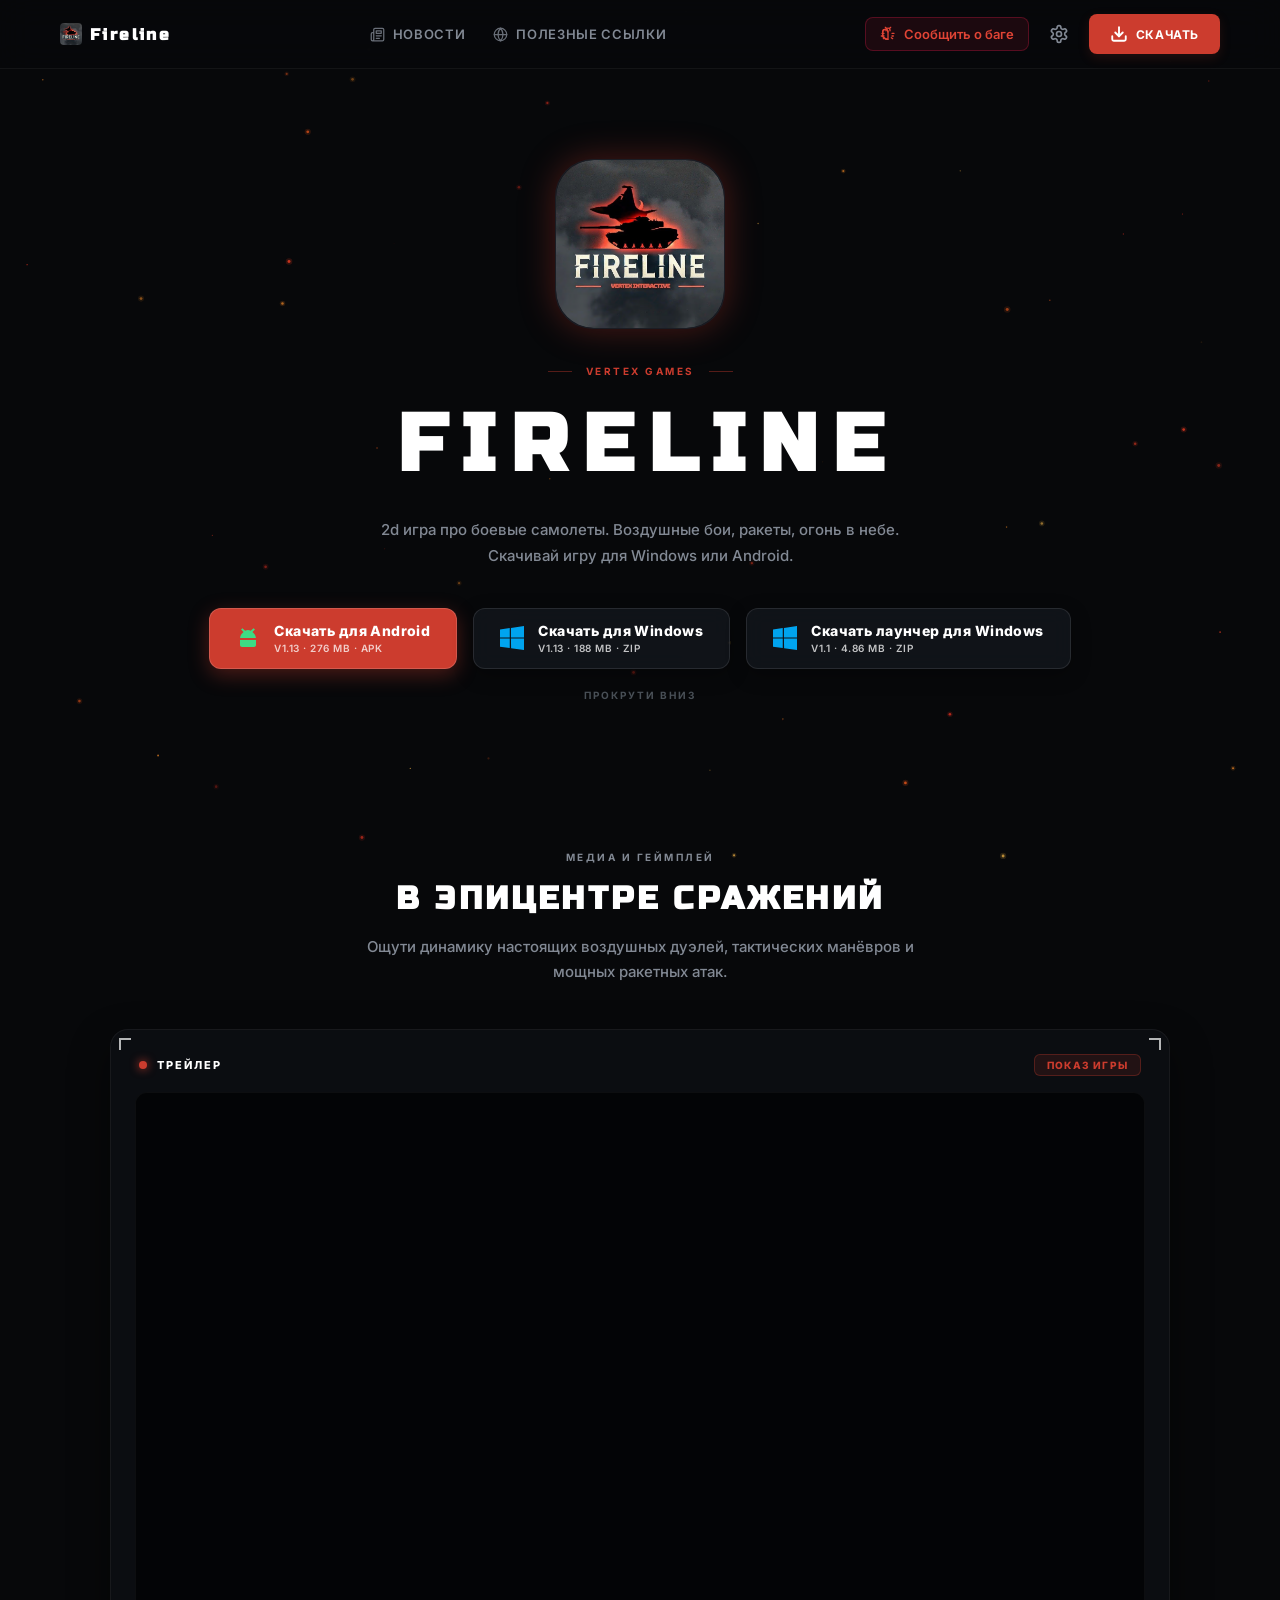
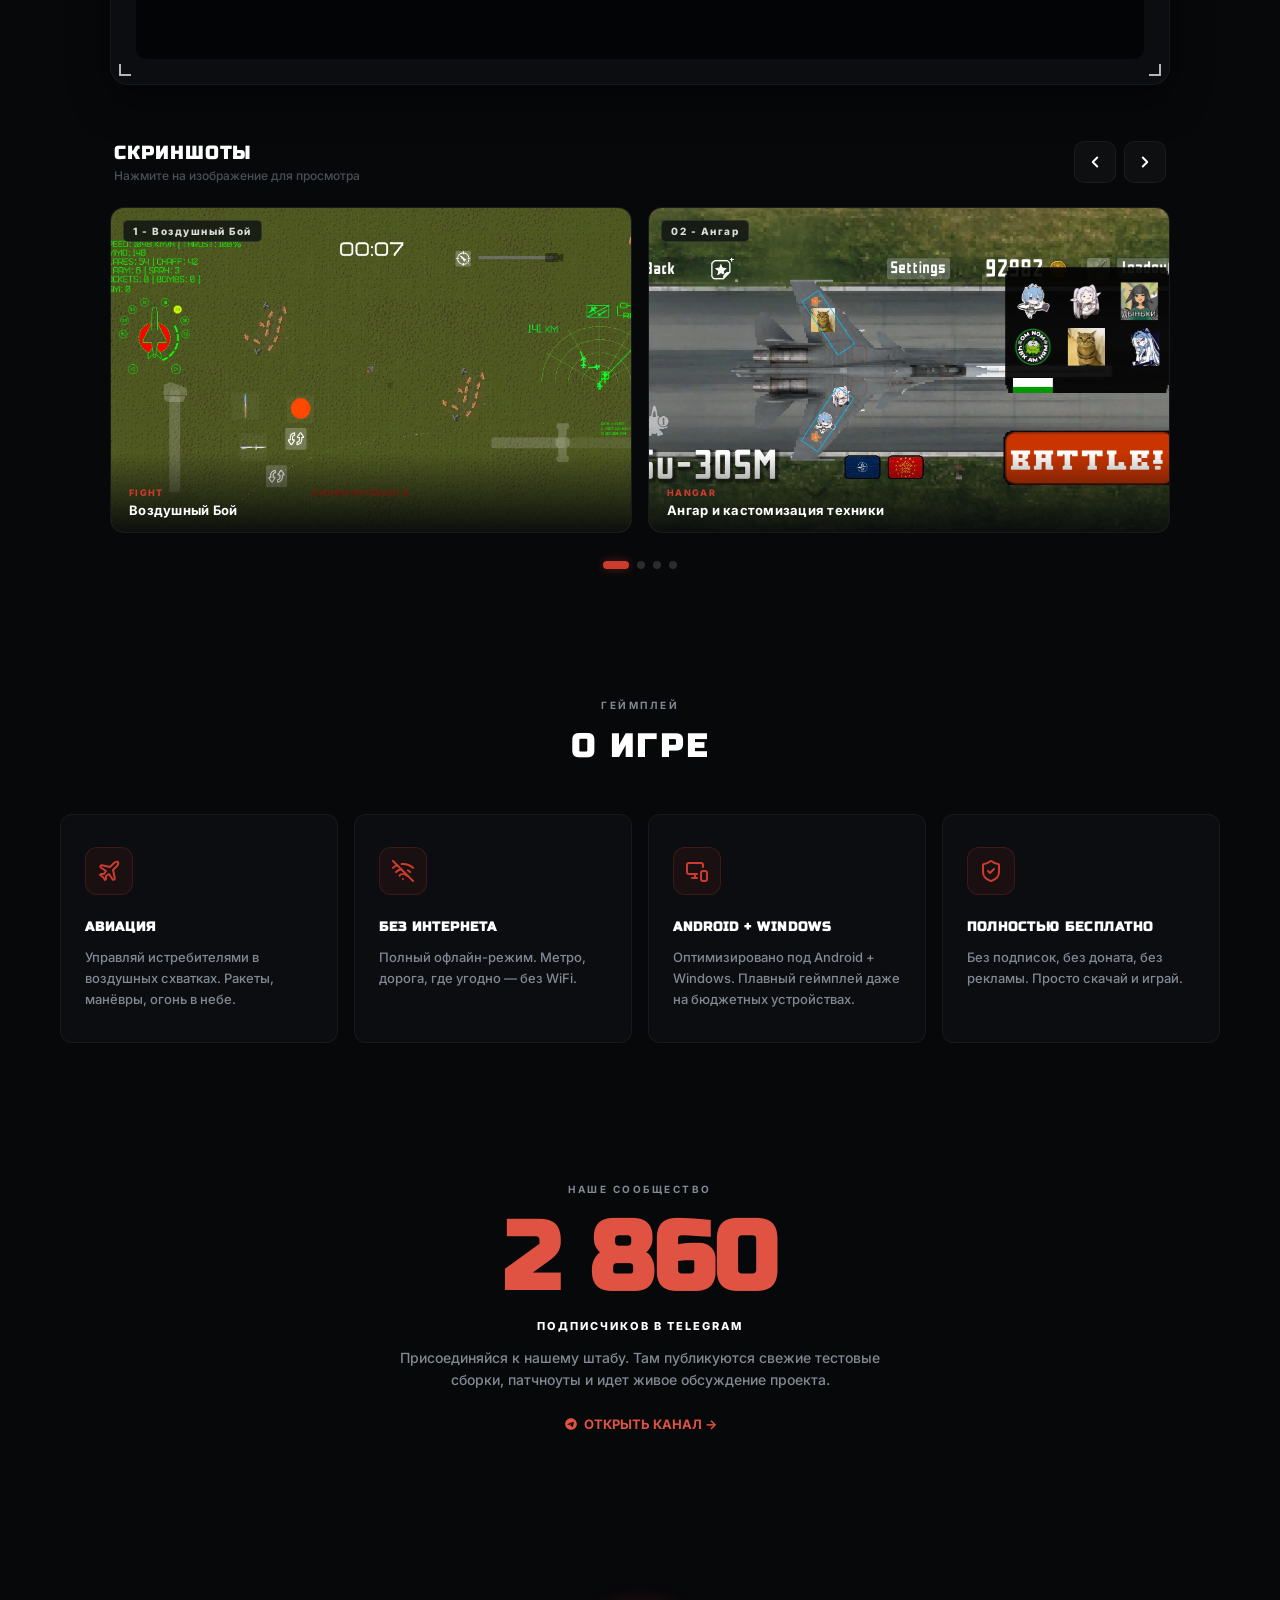
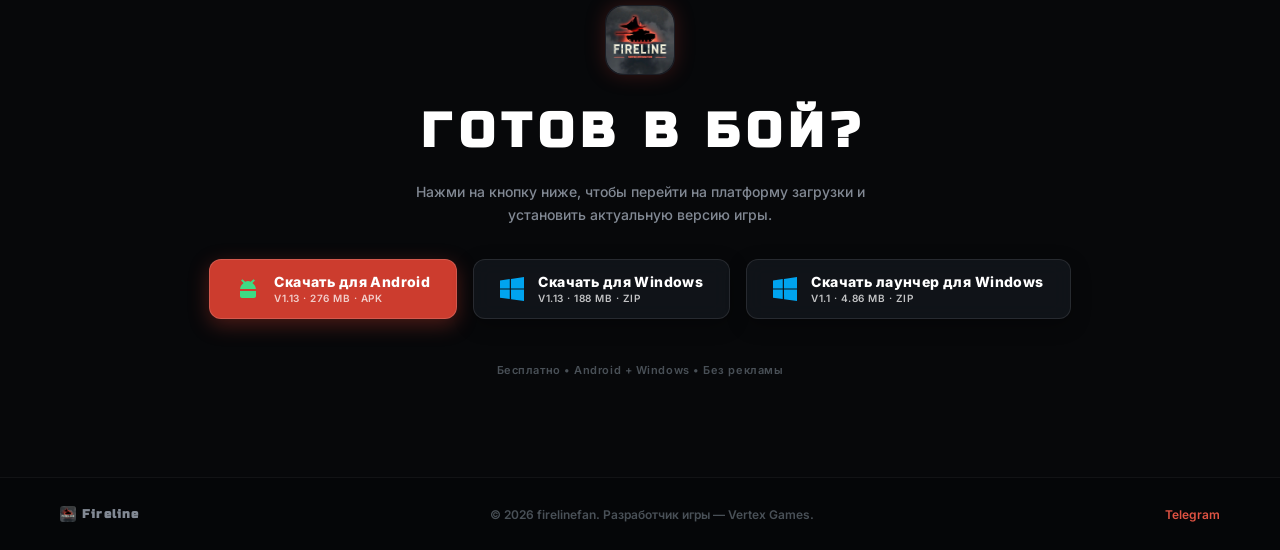
==== commit 42c1c26d: "eto pizdech" ====
--- a/index.html
+++ b/index.html
@@ -174,14 +174,14 @@
             </div>
             <div class="hero-badge-line">
                 <span class="badge-line"></span>
-                <span class="hero-badge" data-i18n="vertex">VERTEX INTERACTIVE</span>
+                <span class="hero-badge" data-i18n="vertex">VERTEX GAMES</span>
                 <span class="badge-line"></span>
             </div>
             <h1 class="hero-title">Fireline</h1>
             <p class="hero-subtitle" data-i18n="hero-subtitle">2d игра про боевые самолеты. Воздушные бои, ракеты, огонь
                 в небе. Скачивай игру для Windows или Android.</p>
             <div class="hero-actions">
-                <a href="https://fireline-vertex.itch.io/fireline" target="_blank" rel="noopener noreferrer"
+                <a href="https://github.com/Welloty/fireline/releases/download/v1.13/Fireline.apk"
                     class="btn btn-hero-cta btn-hero-android">
                     <svg class="icon-platform icon-android" viewBox="0 0 24 24" fill="currentColor">
                         <path
@@ -189,11 +189,11 @@
                     </svg>
                     <div class="btn-hero-text">
                         <span class="btn-hero-main-label" data-i18n="hero-download-android">Скачать для Android</span>
-                        <span class="btn-hero-sub-label">.apk / itch.io</span>
-                    </div>
-                </a>
-
-                <a href="https://fireline-vertex.itch.io/fireline" target="_blank" rel="noopener noreferrer"
+                        <span class="btn-hero-sub-label">v1.13 · 276 MB · APK</span>
+                    </div>
+                </a>
+
+                <a href="https://github.com/Welloty/fireline/releases/download/v1.13/Fireline.v1.13.zip"
                     class="btn btn-hero-cta btn-hero-windows">
                     <svg class="icon-platform icon-windows" viewBox="0 0 24 24" fill="currentColor">
                         <path
@@ -201,16 +201,20 @@
                     </svg>
                     <div class="btn-hero-text">
                         <span class="btn-hero-main-label" data-i18n="hero-download-windows">Скачать для Windows</span>
-                        <span class="btn-hero-sub-label">.zip / itch.io</span>
-                    </div>
-                </a>
-            </div>
-
-            <!-- Подпись с версией и размером -->
-            <div class="hero-meta-badge">
-                <span class="hero-meta-dot"></span>
-                <span class="hero-meta-text" data-i18n="hero-version-info">v1.13 • 250 MB • Бесплатно • Без
-                    рекламы</span>
+                        <span class="btn-hero-sub-label">v1.13 · 188 MB · ZIP</span>
+                    </div>
+                </a>
+
+                <a href="https://github.com/Welloty/launcher/releases/download/v1.1/launcher.zip"
+                    class="btn btn-hero-cta btn-hero-windows">
+                    <svg class="icon-platform icon-windows" viewBox="0 0 24 24" fill="currentColor" aria-hidden="true">
+                        <path d="M0 3.449L9.75 2.1v9.451H0m10.949-9.602L24 0v11.4H10.949M0 12.6h9.75v9.451L0 20.699M10.949 12.6H24V24l-12.901-1.8" />
+                    </svg>
+                    <div class="btn-hero-text">
+                        <span class="btn-hero-main-label" data-i18n="hero-download-launcher">Скачать лаунчер для Windows</span>
+                        <span class="btn-hero-sub-label">v1.1 · 4.86 MB · ZIP</span>
+                    </div>
+                </a>
             </div>
 
             <div class="scroll-hint" data-i18n="scroll-hint">ПРОКРУТИ ВНИЗ</div>
@@ -235,7 +239,7 @@
                             <span class="live-dot"></span>
                             <span data-i18n="showcase-video-title">Трейлер</span>
                         </div>
-                        <div class="video-badge" data-i18n="showcase-video-badge">Game previev</div>
+                        <div class="video-badge" data-i18n="showcase-video-badge">Gameplay preview</div>
                     </div>
                     <div class="video-container">
                         <iframe id="gameplay-video" class="gameplay-video"
@@ -278,7 +282,7 @@
                             <div class="carousel-slide" data-index="0" data-caption-key="screenshot-1-caption">
                                 <div class="slide-card">
                                     <div class="slide-hud-marker">1 - Воздушный Бой</div>
-                                    <img src="screenshot-1.png" alt="Воздушный Бой" class="slide-img" loading="lazy">
+                                    <img src="screenshot-1.webp" alt="Воздушный Бой" class="slide-img" loading="lazy">
                                     <div class="slide-placeholder">
                                         <svg viewBox="0 0 24 24" fill="none" stroke="currentColor" stroke-width="1.5">
                                             <path d="M12 2L2 7l10 5 10-5-10-5zM2 17l10 5 10-5M2 12l10 5 10-5" />
@@ -305,7 +309,7 @@
                             <div class="carousel-slide" data-index="1" data-caption-key="screenshot-2-caption">
                                 <div class="slide-card">
                                     <div class="slide-hud-marker">02 - Ангар</div>
-                                    <img src="screenshot-2.png" alt="Ангар и кастомизация техники" class="slide-img"
+                                    <img src="screenshot-2.webp" alt="Ангар и кастомизация техники" class="slide-img"
                                         loading="lazy">
                                     <div class="slide-placeholder">
                                         <svg viewBox="0 0 24 24" fill="none" stroke="currentColor" stroke-width="1.5">
@@ -334,7 +338,7 @@
                             <div class="carousel-slide" data-index="2" data-caption-key="screenshot-3-caption">
                                 <div class="slide-card">
                                     <div class="slide-hud-marker">03 - Мультиплеер</div>
-                                    <img src="screenshot-3.png" alt="Мультиплеер" class="slide-img" loading="lazy">
+                                    <img src="screenshot-3.webp" alt="Мультиплеер" class="slide-img" loading="lazy">
                                     <div class="slide-placeholder">
                                         <svg viewBox="0 0 24 24" fill="none" stroke="currentColor" stroke-width="1.5">
                                             <polygon
@@ -362,7 +366,7 @@
                             <div class="carousel-slide" data-index="3" data-caption-key="screenshot-4-caption">
                                 <div class="slide-card">
                                     <div class="slide-hud-marker">04 - Бой против ЗРК</div>
-                                    <img src="screenshot-4.png" alt="Бой против ЗРК" class="slide-img" loading="lazy">
+                                    <img src="screenshot-4.webp" alt="Бой против ЗРК" class="slide-img" loading="lazy">
                                     <div class="slide-placeholder">
                                         <svg viewBox="0 0 24 24" fill="none" stroke="currentColor" stroke-width="1.5">
                                             <circle cx="12" cy="12" r="10"></circle>
@@ -522,7 +526,7 @@
             <p class="cta-desc" data-i18n="cta-desc">Нажми на кнопку ниже, чтобы перейти на платформу загрузки и
                 установить актуальную версию игры.</p>
             <div class="hero-actions">
-                <a href="https://fireline-vertex.itch.io/fireline" target="_blank" rel="noopener noreferrer"
+                <a href="https://github.com/Welloty/fireline/releases/download/v1.13/Fireline.apk"
                     class="btn btn-hero-cta btn-hero-android">
                     <svg class="icon-platform icon-android" viewBox="0 0 24 24" fill="currentColor">
                         <path
@@ -530,11 +534,11 @@
                     </svg>
                     <div class="btn-hero-text">
                         <span class="btn-hero-main-label" data-i18n="hero-download-android">Скачать для Android</span>
-                        <span class="btn-hero-sub-label">.apk / itch.io</span>
-                    </div>
-                </a>
-
-                <a href="https://fireline-vertex.itch.io/fireline" target="_blank" rel="noopener noreferrer"
+                        <span class="btn-hero-sub-label">v1.13 · 276 MB · APK</span>
+                    </div>
+                </a>
+
+                <a href="https://github.com/Welloty/fireline/releases/download/v1.13/Fireline.v1.13.zip"
                     class="btn btn-hero-cta btn-hero-windows">
                     <svg class="icon-platform icon-windows" viewBox="0 0 24 24" fill="currentColor">
                         <path
@@ -542,7 +546,18 @@
                     </svg>
                     <div class="btn-hero-text">
                         <span class="btn-hero-main-label" data-i18n="hero-download-windows">Скачать для Windows</span>
-                        <span class="btn-hero-sub-label">.zip / itch.io</span>
+                        <span class="btn-hero-sub-label">v1.13 · 188 MB · ZIP</span>
+                    </div>
+                </a>
+
+                <a href="https://github.com/Welloty/launcher/releases/download/v1.1/launcher.zip"
+                    class="btn btn-hero-cta btn-hero-windows">
+                    <svg class="icon-platform icon-windows" viewBox="0 0 24 24" fill="currentColor" aria-hidden="true">
+                        <path d="M0 3.449L9.75 2.1v9.451H0m10.949-9.602L24 0v11.4H10.949M0 12.6h9.75v9.451L0 20.699M10.949 12.6H24V24l-12.901-1.8" />
+                    </svg>
+                    <div class="btn-hero-text">
+                        <span class="btn-hero-main-label" data-i18n="hero-download-launcher">Скачать лаунчер для Windows</span>
+                        <span class="btn-hero-sub-label">v1.1 · 4.86 MB · ZIP</span>
                     </div>
                 </a>
             </div>
@@ -554,7 +569,7 @@
         <div class="footer-container">
             <div class="footer-logo"><img src="fireline.avif" alt="" class="logo-img-mini"
                     onerror="this.style.display='none'"><span>Fireline</span></div>
-            <p data-i18n="footer">© 2026 firelinefan. Все права защищены.</p>
+            <p><span data-i18n="footer">© 2026 firelinefan.</span> <span data-i18n="developer-credit">Разработчик игры — Vertex Games.</span></p>
             <a href="https://t.me/fireline_2d" target="_blank" rel="noopener noreferrer"
                 class="footer-link">Telegram</a>
         </div>
@@ -591,4 +606,4 @@
     <script src="script.js"></script>
 </body>
 
-</html>+</html>
--- a/style.css
+++ b/style.css
@@ -67,18 +67,6 @@
 body.theme-light .btn-hero-windows:hover {
     background: #f8fafc;
     border-color: var(--accent-red);
-}
-
-body.theme-light .hero-meta-badge {
-    background: #ffffff;
-    border-color: #cbd5e1;
-    color: #1e293b;
-    box-shadow: 0 2px 8px rgba(0, 0, 0, 0.05);
-}
-
-body.theme-light .hero-meta-dot {
-    background: #16a34a;
-    box-shadow: 0 0 6px rgba(22, 163, 74, 0.4);
 }
 
 body.theme-light .section-tag-centered {
@@ -566,29 +554,6 @@
     opacity: 0.75;
     letter-spacing: 0.05em;
     text-transform: uppercase;
-}
-
-.hero-meta-badge {
-    display: inline-flex;
-    align-items: center;
-    gap: 8px;
-    font-size: 12px;
-    font-weight: 600;
-    color: var(--text-gray);
-    background: rgba(255, 255, 255, 0.03);
-    border: 1px solid var(--border-color);
-    padding: 6px 16px;
-    border-radius: 20px;
-    margin-bottom: 40px;
-    backdrop-filter: blur(8px);
-}
-
-.hero-meta-dot {
-    width: 6px;
-    height: 6px;
-    border-radius: 50%;
-    background: #3ddc84;
-    box-shadow: 0 0 8px rgba(61, 220, 132, 0.6);
 }
 
 .scroll-hint {
@@ -1764,13 +1729,6 @@
         min-width: 0;
     }
 
-    .hero-meta-badge {
-        width: 100%;
-        justify-content: center;
-        text-align: center;
-        margin-bottom: 30px;
-    }
-
     .showcase {
         padding: 50px 0 40px;
     }
@@ -1835,4 +1793,4 @@
         gap: 16px;
         text-align: center;
     }
-}+}
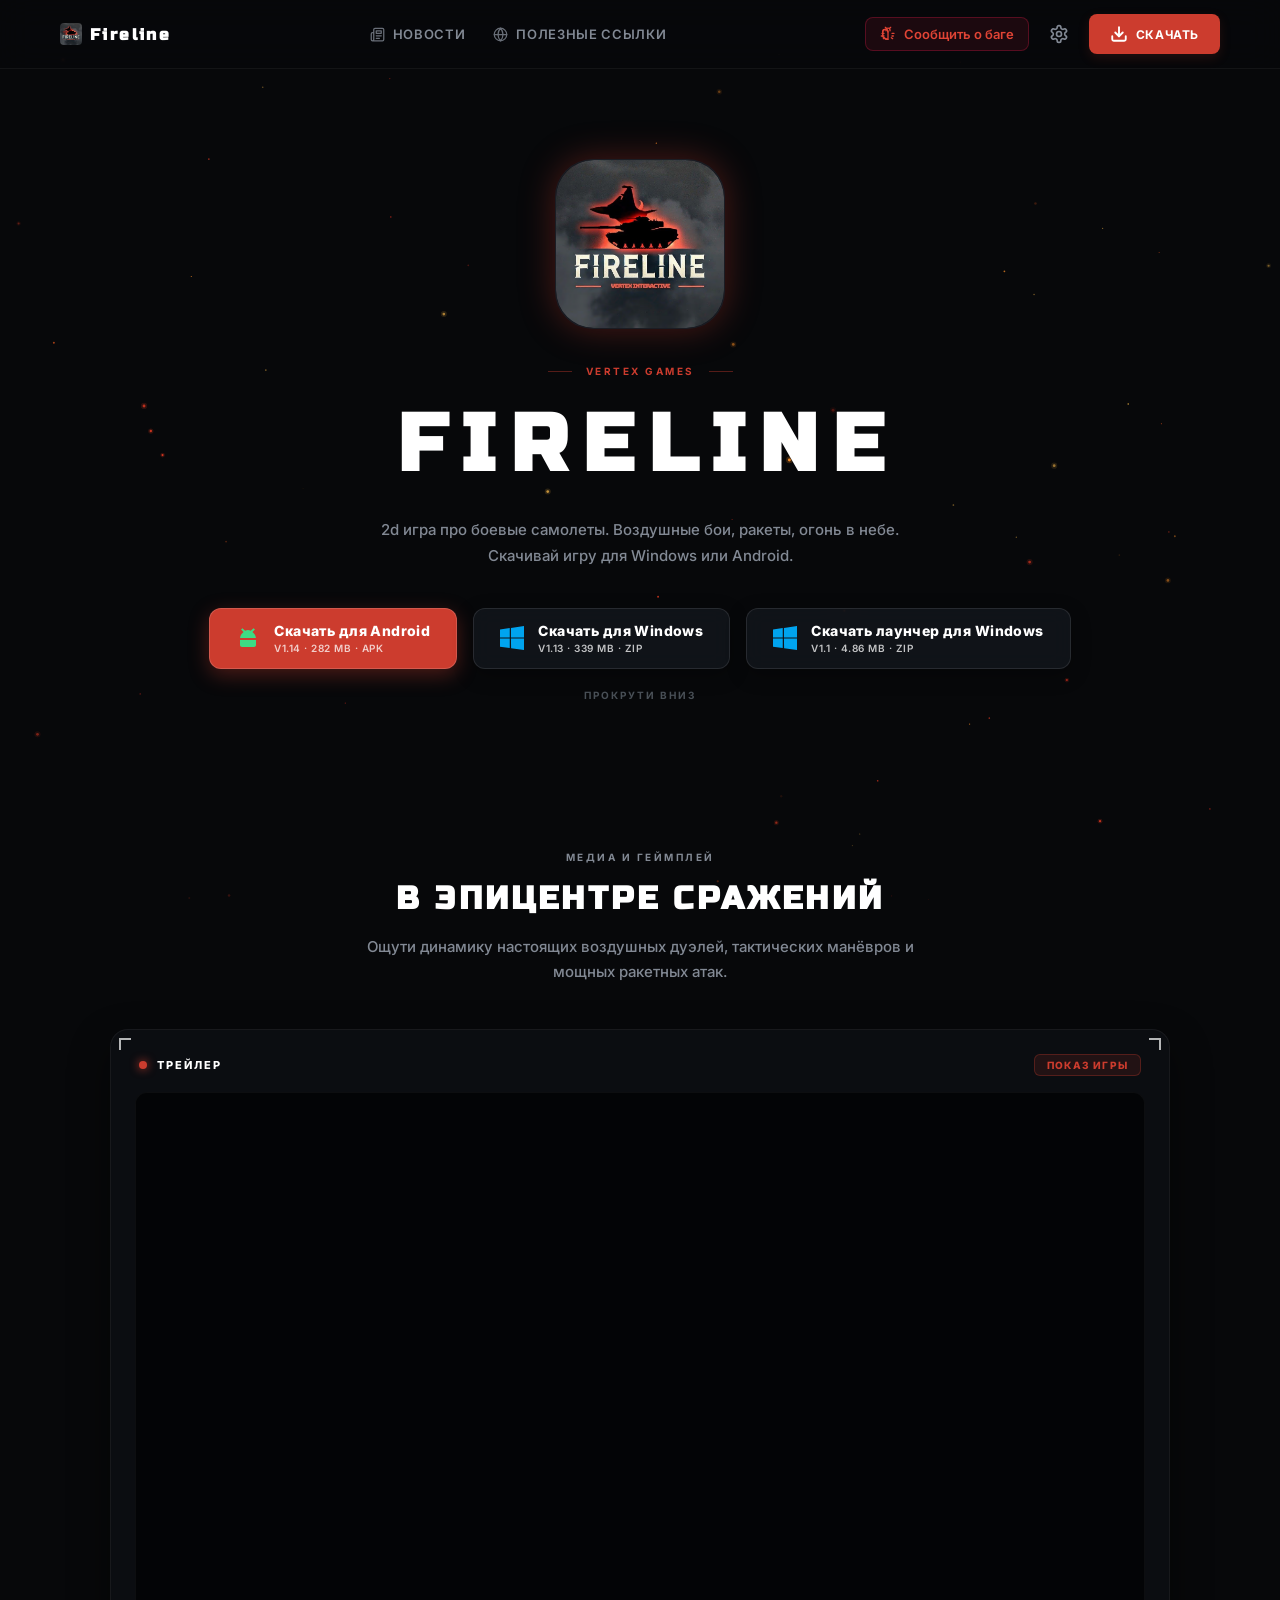
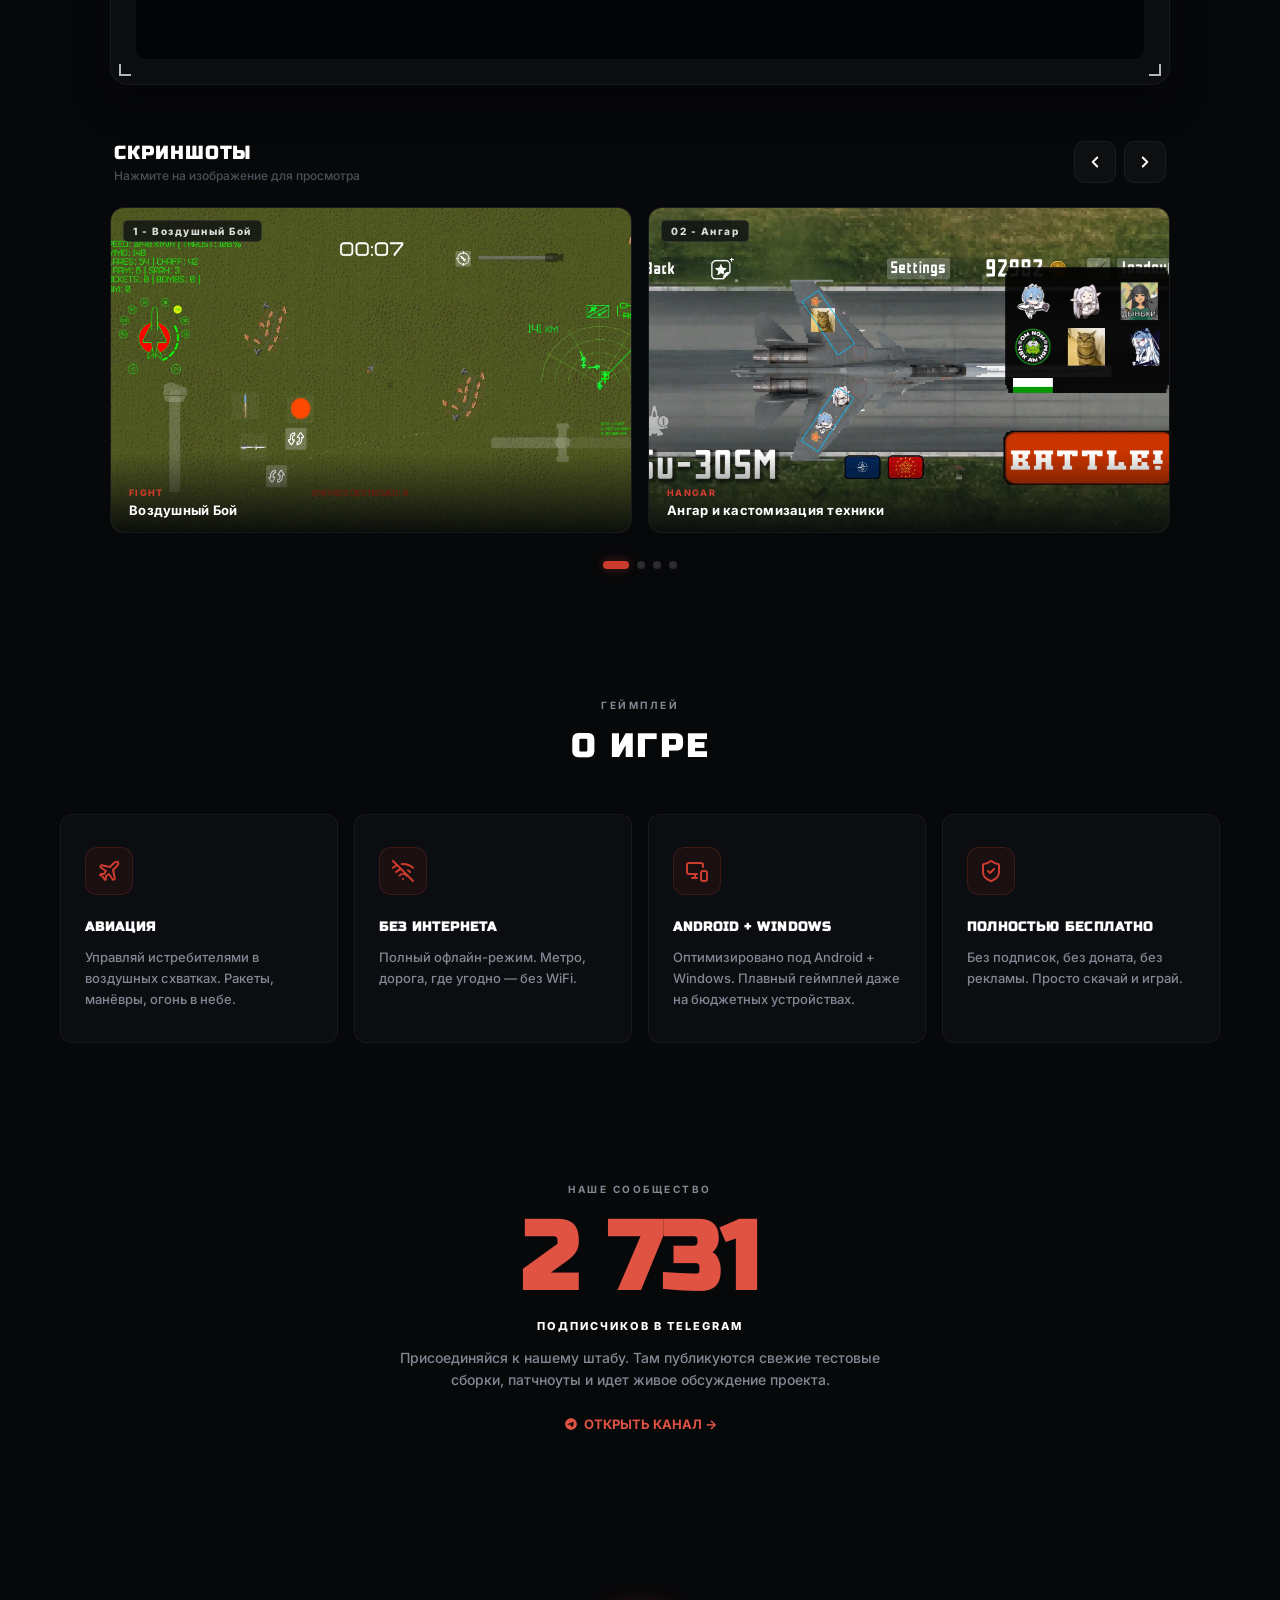
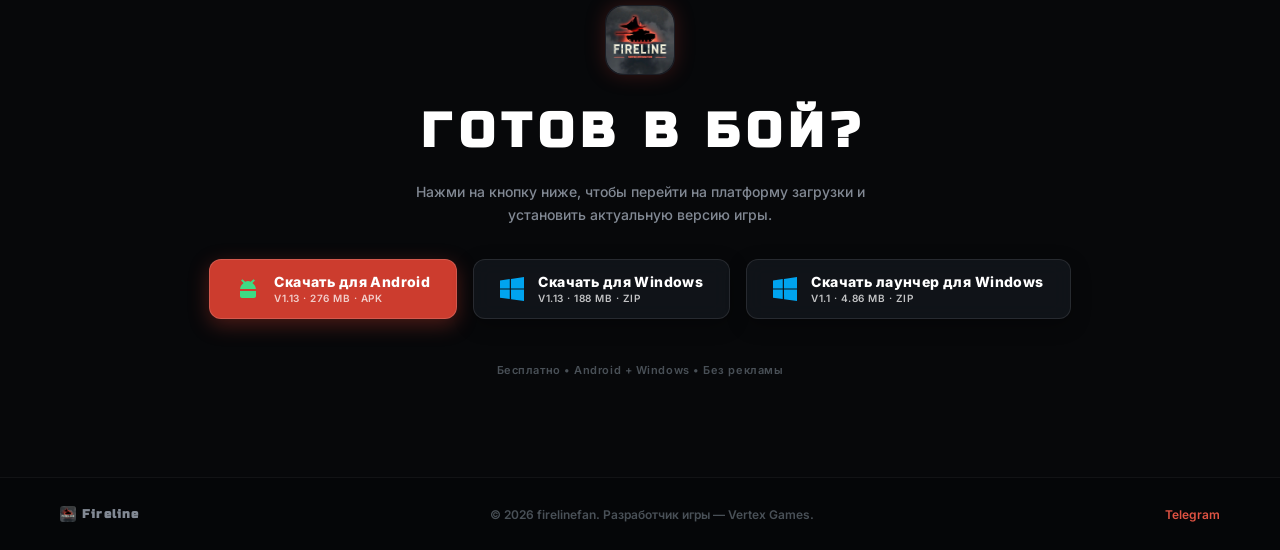
==== commit be0c2583: "Update download links and file sizes for v1.14" ====
--- a/index.html
+++ b/index.html
@@ -181,7 +181,7 @@
             <p class="hero-subtitle" data-i18n="hero-subtitle">2d игра про боевые самолеты. Воздушные бои, ракеты, огонь
                 в небе. Скачивай игру для Windows или Android.</p>
             <div class="hero-actions">
-                <a href="https://github.com/Welloty/fireline/releases/download/v1.13/Fireline.apk"
+                <a href="https://github.com/Welloty/fireline/releases/download/v1.14/Fireline.apk"
                     class="btn btn-hero-cta btn-hero-android">
                     <svg class="icon-platform icon-android" viewBox="0 0 24 24" fill="currentColor">
                         <path
@@ -189,11 +189,11 @@
                     </svg>
                     <div class="btn-hero-text">
                         <span class="btn-hero-main-label" data-i18n="hero-download-android">Скачать для Android</span>
-                        <span class="btn-hero-sub-label">v1.13 · 276 MB · APK</span>
-                    </div>
-                </a>
-
-                <a href="https://github.com/Welloty/fireline/releases/download/v1.13/Fireline.v1.13.zip"
+                        <span class="btn-hero-sub-label">v1.14 · 282 MB · APK</span>
+                    </div>
+                </a>
+
+                <a href="https://github.com/Welloty/fireline/releases/download/v1.14/Fireline.zip"
                     class="btn btn-hero-cta btn-hero-windows">
                     <svg class="icon-platform icon-windows" viewBox="0 0 24 24" fill="currentColor">
                         <path
@@ -201,7 +201,7 @@
                     </svg>
                     <div class="btn-hero-text">
                         <span class="btn-hero-main-label" data-i18n="hero-download-windows">Скачать для Windows</span>
-                        <span class="btn-hero-sub-label">v1.13 · 188 MB · ZIP</span>
+                        <span class="btn-hero-sub-label">v1.13 · 339 MB · ZIP</span>
                     </div>
                 </a>
 
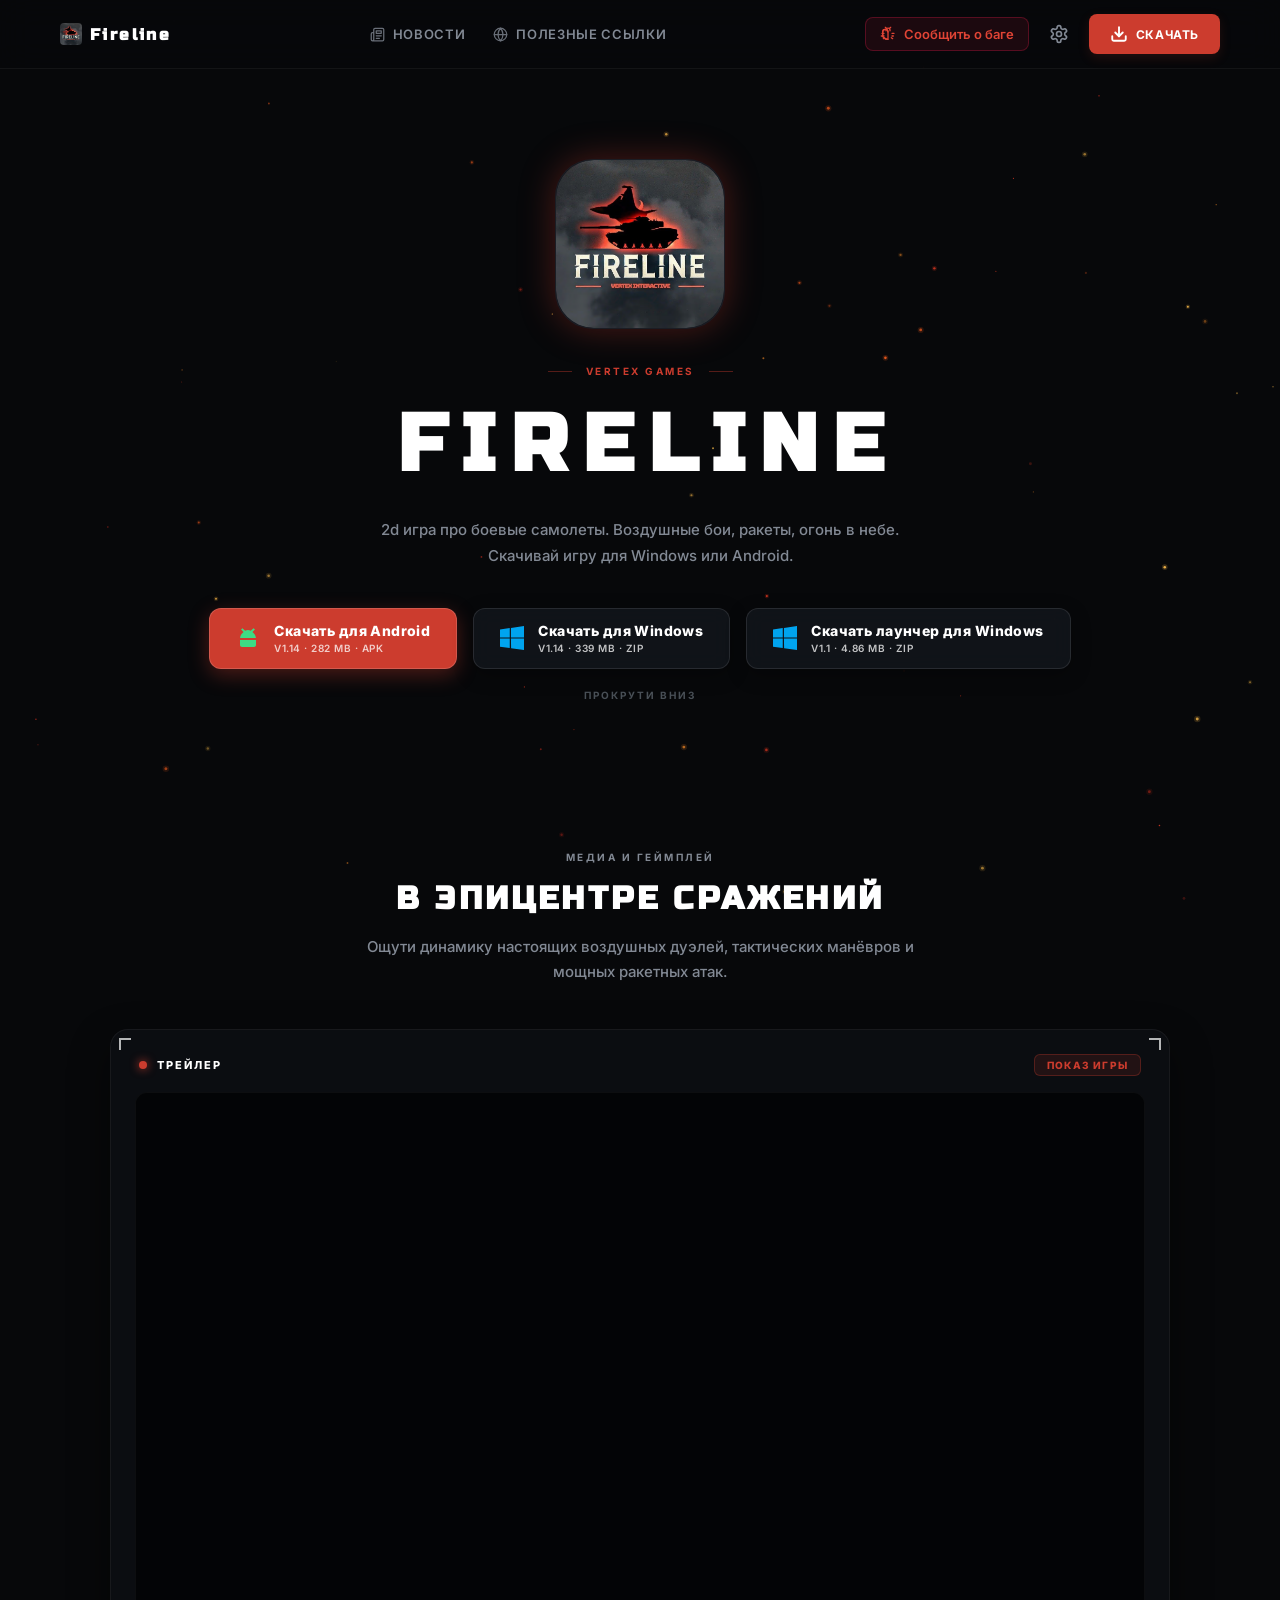
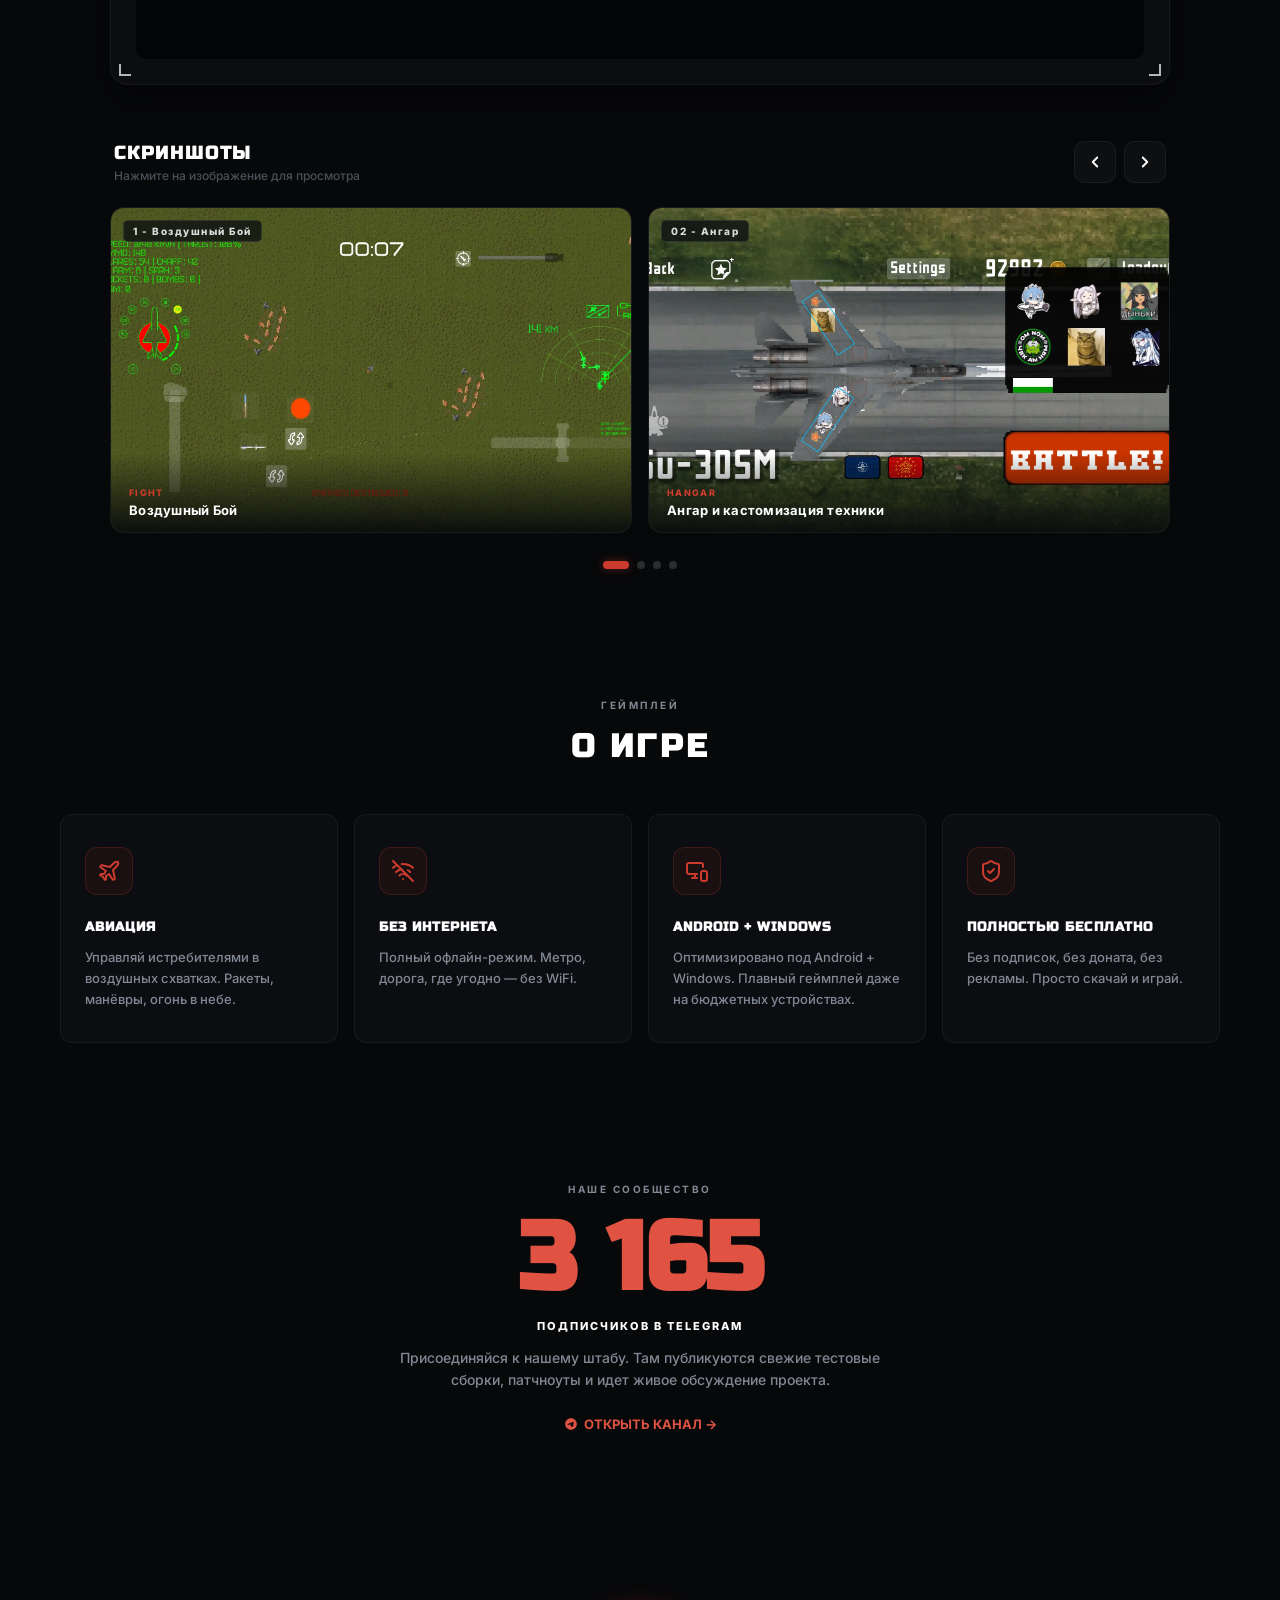
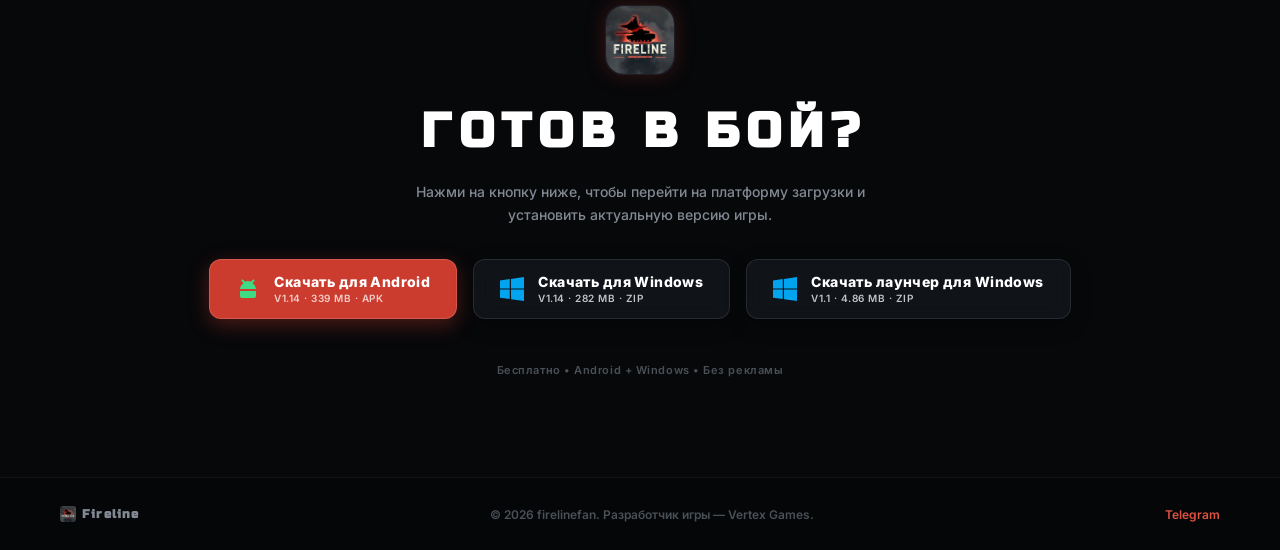
==== commit 4f4e94ee: "Update index.html" ====
--- a/index.html
+++ b/index.html
@@ -201,7 +201,7 @@
                     </svg>
                     <div class="btn-hero-text">
                         <span class="btn-hero-main-label" data-i18n="hero-download-windows">Скачать для Windows</span>
-                        <span class="btn-hero-sub-label">v1.13 · 339 MB · ZIP</span>
+                        <span class="btn-hero-sub-label">v1.14 · 339 MB · ZIP</span>
                     </div>
                 </a>
 
@@ -526,7 +526,7 @@
             <p class="cta-desc" data-i18n="cta-desc">Нажми на кнопку ниже, чтобы перейти на платформу загрузки и
                 установить актуальную версию игры.</p>
             <div class="hero-actions">
-                <a href="https://github.com/Welloty/fireline/releases/download/v1.13/Fireline.apk"
+                <a href="https://github.com/Welloty/fireline/releases/download/v1.14/Fireline.apk"
                     class="btn btn-hero-cta btn-hero-android">
                     <svg class="icon-platform icon-android" viewBox="0 0 24 24" fill="currentColor">
                         <path
@@ -534,11 +534,11 @@
                     </svg>
                     <div class="btn-hero-text">
                         <span class="btn-hero-main-label" data-i18n="hero-download-android">Скачать для Android</span>
-                        <span class="btn-hero-sub-label">v1.13 · 276 MB · APK</span>
-                    </div>
-                </a>
-
-                <a href="https://github.com/Welloty/fireline/releases/download/v1.13/Fireline.v1.13.zip"
+                        <span class="btn-hero-sub-label">v1.14 · 339 MB · APK</span>
+                    </div>
+                </a>
+
+                <a href="https://github.com/Welloty/fireline/releases/download/v1.14/Fireline.zip"
                     class="btn btn-hero-cta btn-hero-windows">
                     <svg class="icon-platform icon-windows" viewBox="0 0 24 24" fill="currentColor">
                         <path
@@ -546,7 +546,7 @@
                     </svg>
                     <div class="btn-hero-text">
                         <span class="btn-hero-main-label" data-i18n="hero-download-windows">Скачать для Windows</span>
-                        <span class="btn-hero-sub-label">v1.13 · 188 MB · ZIP</span>
+                        <span class="btn-hero-sub-label">v1.14 · 282 MB · ZIP</span>
                     </div>
                 </a>
 
